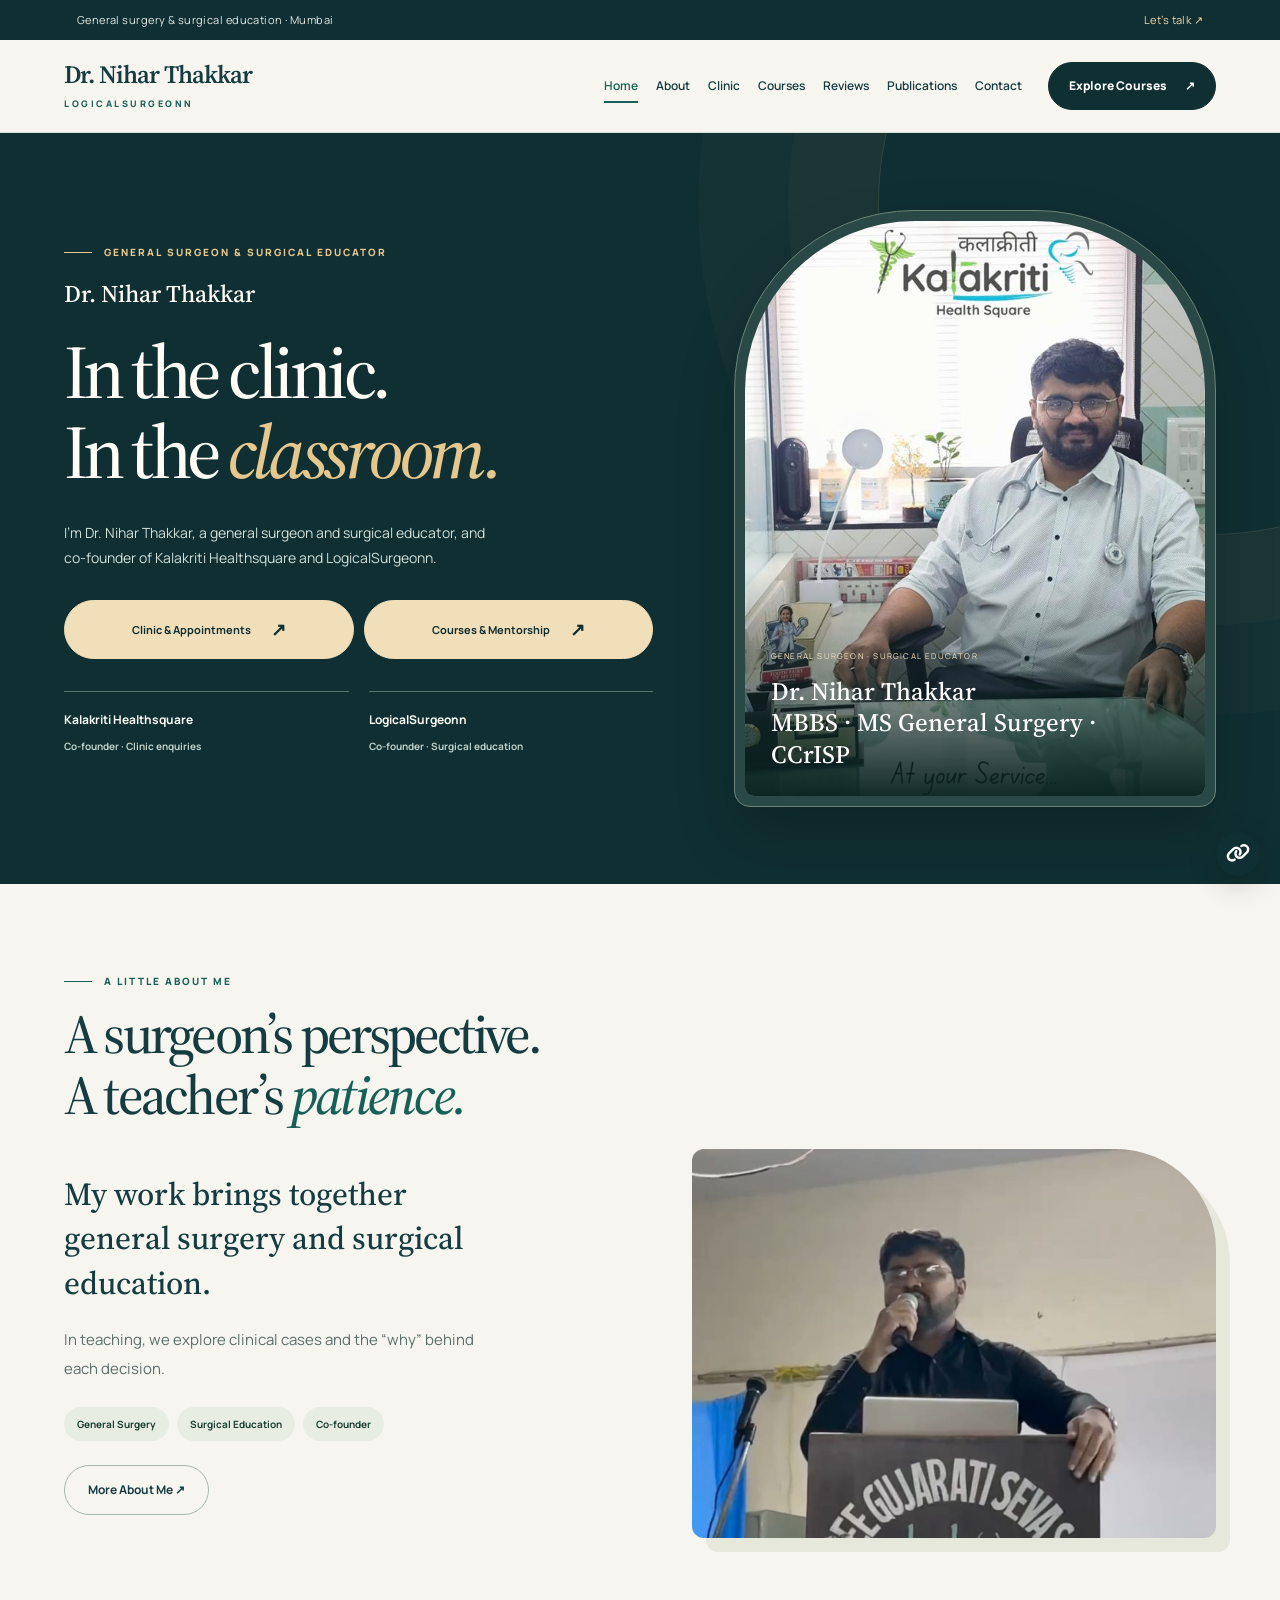
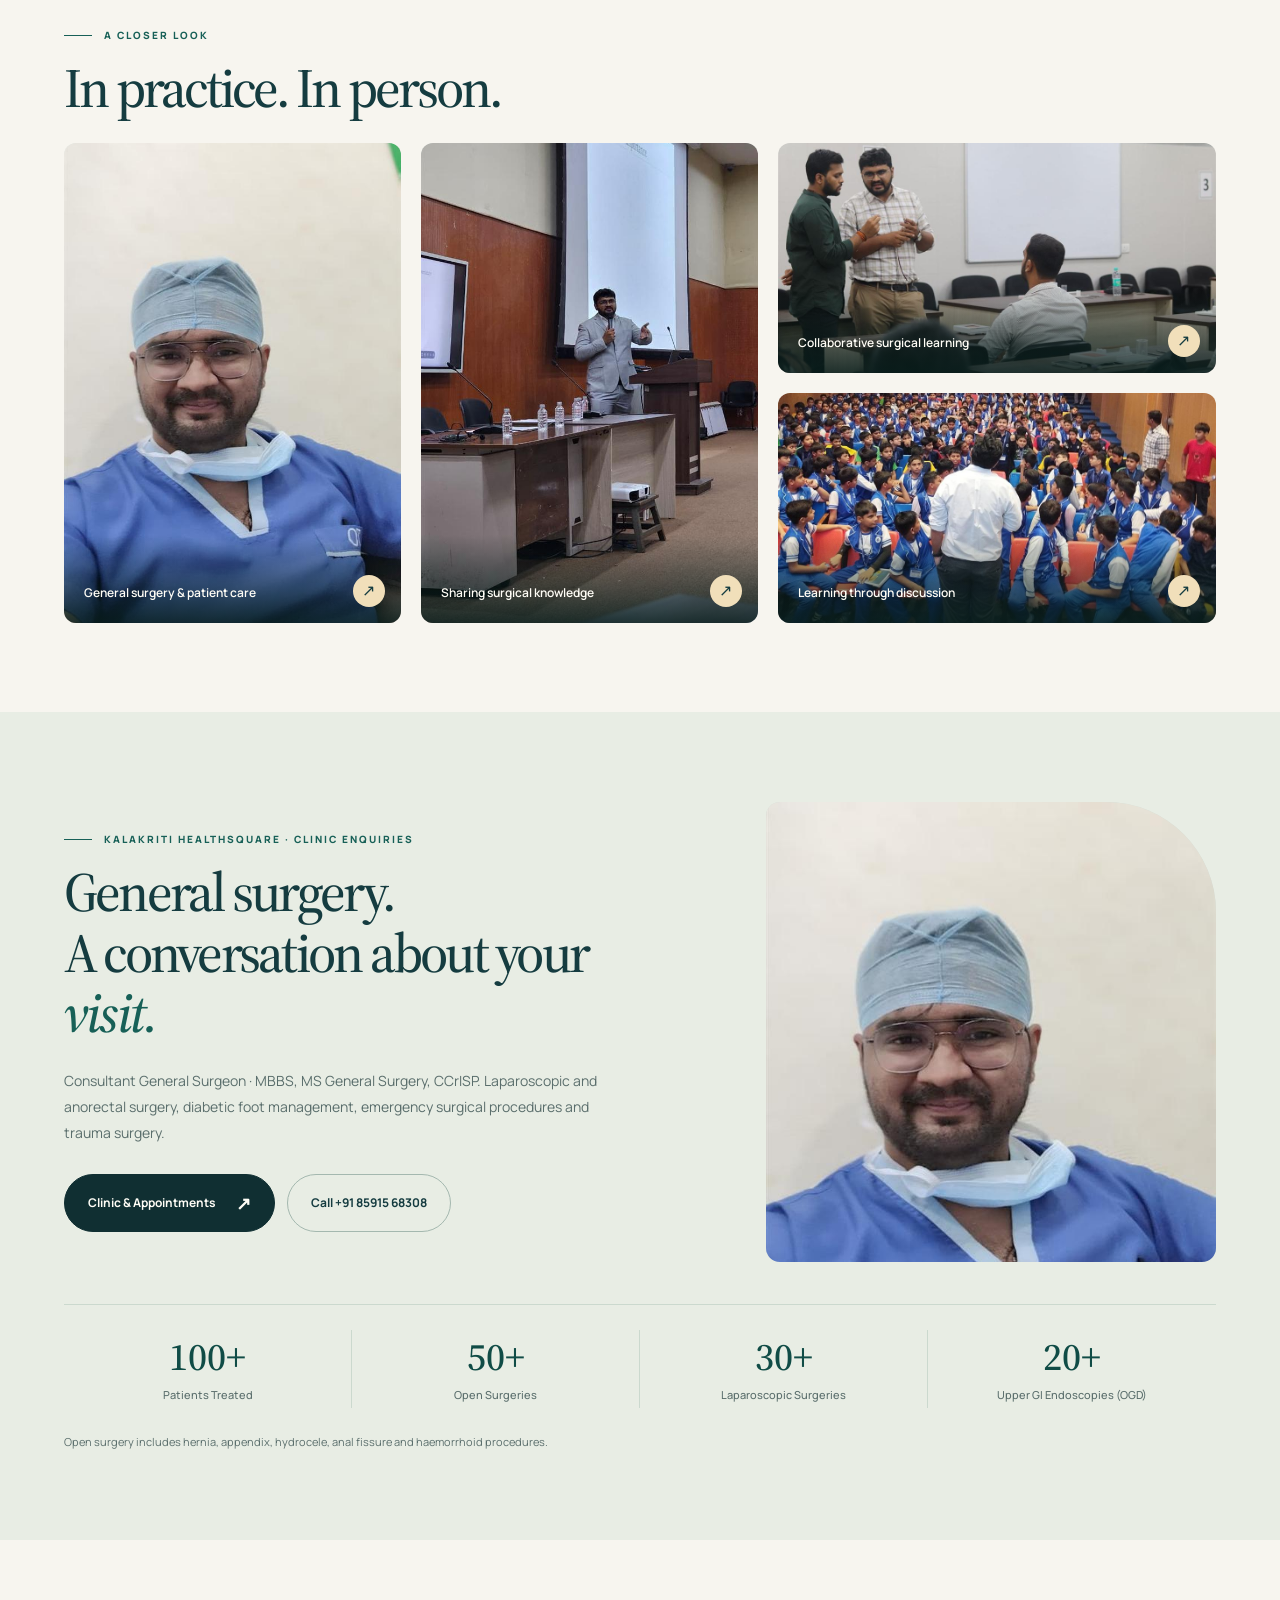
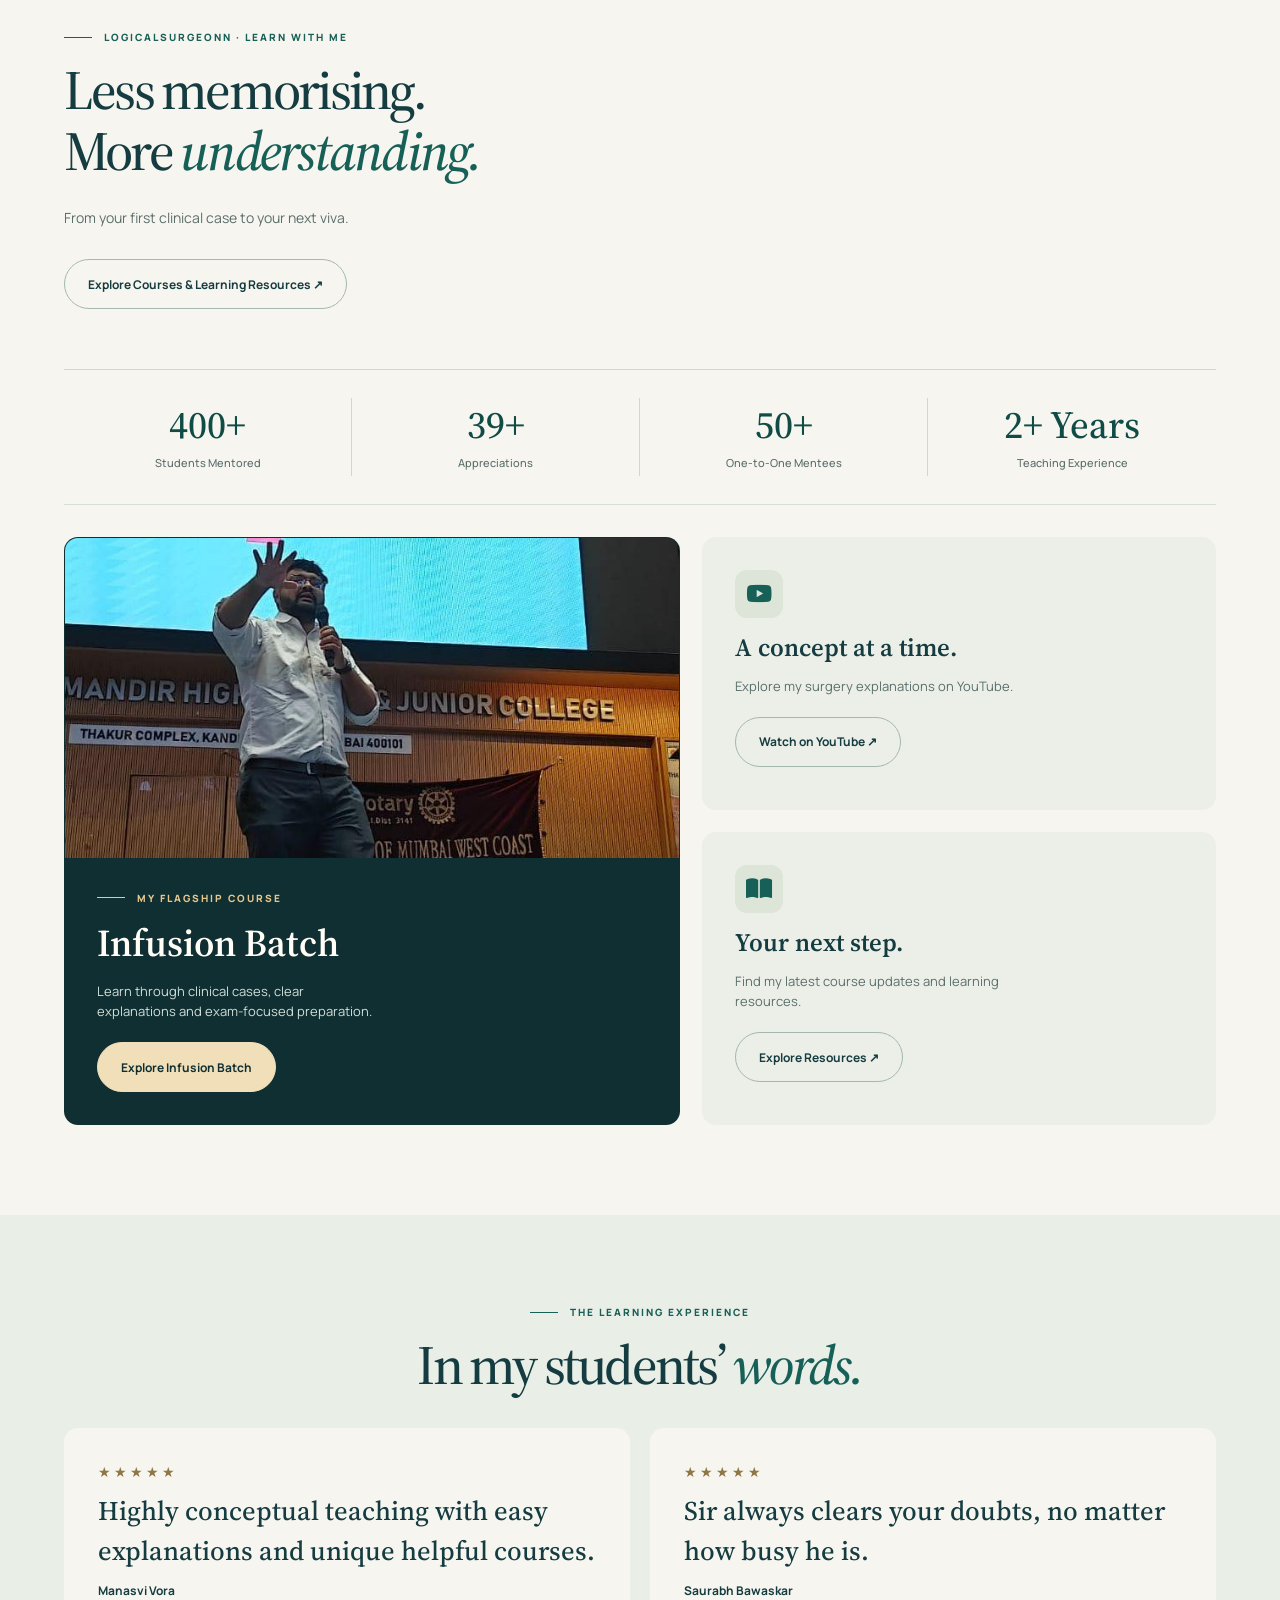
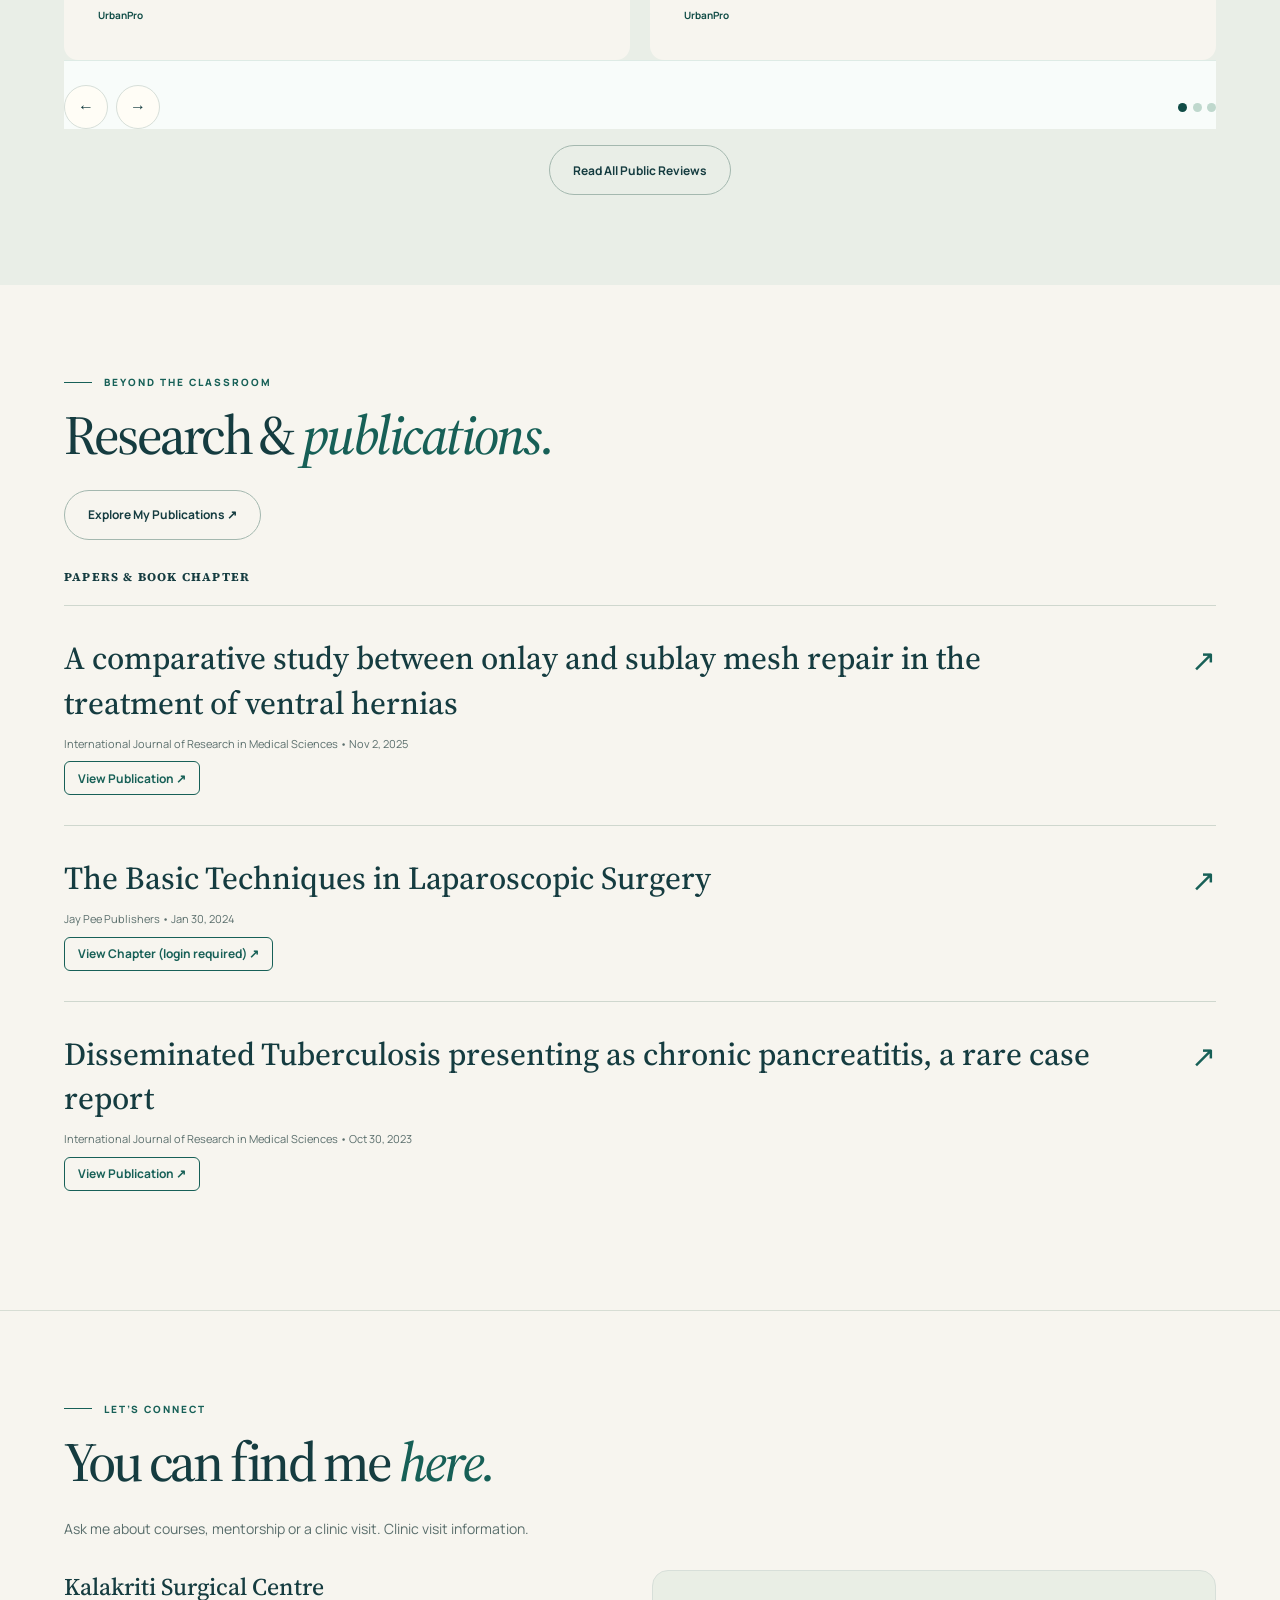
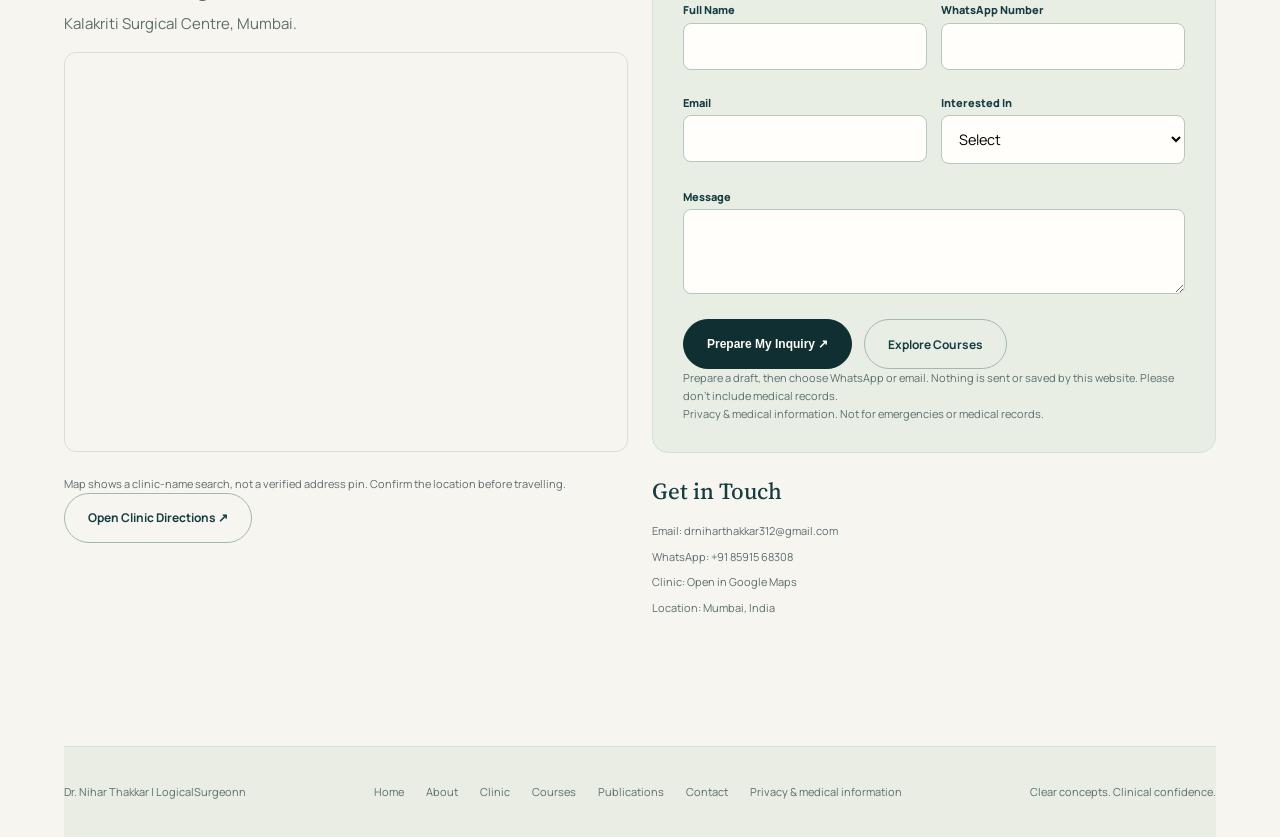
==== index.html @ de00993e "Update Explore Courses to new storefront URL" ====
<!DOCTYPE html>
<html lang="en">
<head>
    <meta charset="UTF-8">
    <meta name="viewport" content="width=device-width, initial-scale=1.0">
    <title>Dr. Nihar Thakkar | General Surgeon &amp; Surgery Educator</title>
    <meta name="description" content="Meet Dr. Nihar Thakkar, general surgeon and surgical educator, co-founder of Kalakriti Healthsquare and LogicalSurgeonn. Explore clinic enquiries and learning resources.">
    <link rel="canonical" href="https://jahnvi480.github.io/logicalsurgeon/">
    <link rel="icon" href="favicon.svg" type="image/svg+xml">
    <meta property="og:type" content="website">
    <meta property="og:locale" content="en_IN">
    <meta property="og:site_name" content="Dr. Nihar Thakkar | LogicalSurgeonn">
    <meta property="og:title" content="Dr. Nihar Thakkar | General Surgeon &amp; Surgery Educator">
    <meta property="og:description" content="In the clinic. In the classroom. Meet Dr. Nihar Thakkar, general surgeon and surgical educator, co-founder of Kalakriti Healthsquare and LogicalSurgeonn.">
    <meta property="og:url" content="https://jahnvi480.github.io/logicalsurgeon/">
    <meta property="og:image" content="https://jahnvi480.github.io/logicalsurgeon/social-preview.jpg">
    <meta property="og:image:width" content="1200">
    <meta property="og:image:height" content="630">
    <meta property="og:image:alt" content="Dr Nihar | General Surgeon &amp; Surgery Educator">
    <meta name="twitter:card" content="summary_large_image">
    <meta name="twitter:title" content="Dr. Nihar Thakkar | General Surgeon &amp; Surgery Educator">
    <meta name="twitter:description" content="Dr. Nihar Thakkar: general surgeon and surgical educator, co-founder of Kalakriti Healthsquare and LogicalSurgeonn. Clinic enquiries and learning resources.">
    <meta name="twitter:image" content="https://jahnvi480.github.io/logicalsurgeon/social-preview.jpg">
    <meta name="twitter:image:alt" content="Dr Nihar | General Surgeon &amp; Surgery Educator">
    <script type="application/ld+json">
    {
        "@context": "https://schema.org",
        "@type": "Person",
        "@id": "https://jahnvi480.github.io/logicalsurgeon/#nihar-thakkar",
        "name": "Dr. Nihar Thakkar",
        "url": "https://jahnvi480.github.io/logicalsurgeon/",
        "jobTitle": "General Surgeon and Surgery Educator",
        "description": "General surgeon and surgical educator, co-founder of Kalakriti Healthsquare and LogicalSurgeonn, with a focus on clinical practice and surgical education.",
        "image": "https://jahnvi480.github.io/logicalsurgeon/dr-nihar-portrait-900.jpg",
        "sameAs": [
            "https://www.linkedin.com/in/dr-nihar-thakkar/",
            "https://www.instagram.com/logicalsurgeonn/",
            "https://www.youtube.com/@LogicalSurgeon",
            "https://teacher.urbanpro.com/dr-nihar-thakkar-195"
        ]
    }
    </script>
    <link rel="preconnect" href="https://fonts.googleapis.com">
    <link rel="preconnect" href="https://fonts.gstatic.com" crossorigin>
    <link href="https://fonts.googleapis.com/css2?family=Manrope:wght@400;500;600;700;800&family=Source+Serif+4:wght@600;700&display=swap" rel="stylesheet">
    <link rel="stylesheet" href="https://cdnjs.cloudflare.com/ajax/libs/font-awesome/6.4.0/css/all.min.css">
    <style>
        :root {
            --bg: #f5faf8;
            --surface: #ffffff;
            --ink: #0f2520;
            --muted: #4f615b;
            --primary: #0d8c5f;
            --primary-2: #0b704c;
            --line: #d7e6de;
            --soft: #eaf6f1;
            --gold: #b69b63;
            --shadow: 0 18px 48px rgba(7, 90, 61, 0.16);
            --radius-lg: 22px;
            --radius-md: 14px;
        }

        * {
            box-sizing: border-box;
            margin: 0;
            padding: 0;
        }

        html {
            scroll-behavior: smooth;
        }

        body {
            font-family: "Manrope", sans-serif;
            color: var(--ink);
            background:
                radial-gradient(900px 500px at 8% -10%, #dcf6e9 0, rgba(220, 246, 233, 0) 70%),
                radial-gradient(1000px 550px at 90% -10%, #d8efe4 0, rgba(216, 239, 228, 0) 68%),
                var(--bg);
            line-height: 1.6;
        }

        img {
            display: block;
            max-width: 100%;
        }

        a {
            text-decoration: none;
            color: inherit;
        }

        .container {
            width: min(1140px, 92%);
            margin: 0 auto;
        }

        .site-header {
            position: sticky;
            top: 0;
            z-index: 100;
            background: rgba(245, 250, 248, 0.92);
            backdrop-filter: blur(12px);
            border-bottom: 1px solid rgba(15, 37, 32, 0.08);
        }

        .nav {
            display: flex;
            align-items: center;
            justify-content: space-between;
            min-height: 70px;
            gap: 0.8rem;
        }

        .brand {
            display: flex;
            align-items: center;
            gap: 0.72rem;
            min-width: 0;
        }

        .brand img {
            width: 48px;
            height: 48px;
            border-radius: 50%;
            object-fit: cover;
            object-position: center 35%;
            border: 2px solid #cde7db;
            box-shadow: 0 10px 18px rgba(8, 106, 71, 0.2);
            flex-shrink: 0;
        }

        .brand-primary {
            font-family: "Source Serif 4", serif;
            font-size: clamp(0.95rem, 1.2vw, 1.15rem);
            line-height: 1.1;
            display: block;
            white-space: nowrap;
        }

        .brand-secondary {
            display: block;
            font-size: 0.68rem;
            color: var(--primary-2);
            text-transform: uppercase;
            letter-spacing: 0.8px;
            font-weight: 700;
        }

        .menu-toggle {
            display: none;
            width: 42px;
            height: 42px;
            border-radius: 10px;
            border: 1px solid var(--line);
            background: #fff;
            cursor: pointer;
            font-size: 1.3rem;
            color: var(--ink);
            flex-shrink: 0;
        }

        .nav-links {
            list-style: none;
            display: flex;
            align-items: center;
            gap: 0.75rem;
            flex-wrap: wrap;
        }

        .nav-links li {
            white-space: nowrap;
        }

        .nav-links a {
            font-size: 0.8rem;
            font-weight: 600;
            color: var(--ink);
            position: relative;
            padding: 0.4rem 0.5rem;
            display: block;
        }

        .nav-links a::after {
            content: "";
            position: absolute;
            left: 0;
            bottom: -6px;
            width: 100%;
            height: 2px;
            background: var(--primary);
            transform: scaleX(0);
            transform-origin: left;
            transition: transform 0.28s;
        }

        .nav-links a:hover::after,
        .nav-links a:focus-visible::after {
            transform: scaleX(1);
        }

        .hero {
            padding: 4.6rem 0 2.8rem;
        }

        .hero-grid {
            display: grid;
            grid-template-columns: 1.15fr 0.85fr;
            gap: 2rem;
            align-items: center;
        }

        .kicker {
            display: inline-flex;
            align-items: center;
            gap: 0.42rem;
            padding: 0.35rem 0.78rem;
            background: #ecf8f2;
            border: 1px solid #cae4d7;
            border-radius: 999px;
            color: var(--primary-2);
            font-size: 0.78rem;
            font-weight: 800;
            letter-spacing: 0.5px;
            margin-bottom: 1rem;
        }

        .hero h1 {
            font-family: "Source Serif 4", serif;
            font-size: clamp(1.95rem, 4.25vw, 3.1rem);
            line-height: 1.1;
            margin-bottom: 1rem;
            max-width: 19ch;
        }

        .hero p {
            color: var(--muted);
            font-size: 0.99rem;
            max-width: 60ch;
        }

        .hero-actions {
            margin-top: 1.5rem;
            display: flex;
            flex-wrap: wrap;
            gap: 0.75rem;
        }

        .spotlight-strip {
            margin-top: 1rem;
            display: grid;
            grid-template-columns: repeat(3, minmax(0, 1fr));
            gap: 0.7rem;
        }

        .spotlight-link {
            border: 1px solid #bedfd0;
            border-radius: 14px;
            background: linear-gradient(135deg, #f1fbf6, #e5f5ee);
            padding: 0.78rem;
            display: flex;
            flex-direction: column;
            gap: 0.25rem;
            transition: transform 0.22s, box-shadow 0.22s;
        }

        .spotlight-link:hover {
            transform: translateY(-3px);
            box-shadow: 0 10px 22px rgba(8, 107, 72, 0.16);
        }

        .spotlight-link strong {
            font-size: 0.93rem;
            color: var(--ink);
        }

        .spotlight-link span {
            font-size: 0.78rem;
            color: var(--primary-2);
            font-weight: 700;
        }

        .btn {
            border: 1px solid transparent;
            border-radius: 12px;
            padding: 0.72rem 1.1rem;
            display: inline-flex;
            align-items: center;
            justify-content: center;
            gap: 0.42rem;
            font-size: 0.89rem;
            font-weight: 800;
            transition: 0.24s transform, 0.24s background, 0.24s box-shadow;
        }

        .btn-primary {
            color: #fff;
            background: linear-gradient(135deg, var(--primary), var(--primary-2));
            box-shadow: 0 12px 26px rgba(9, 112, 76, 0.24);
        }

        .btn-primary:hover {
            transform: translateY(-2px);
        }

        .btn-secondary {
            background: #fff;
            border-color: #c7dfd4;
            color: var(--ink);
        }

        .btn-secondary:hover {
            background: #eef8f3;
        }

        .hero-media {
            background: var(--surface);
            border: 1px solid var(--line);
            border-radius: var(--radius-lg);
            box-shadow: var(--shadow);
            overflow: hidden;
            position: relative;
            animation: floatCard 3.5s ease-in-out infinite;
        }

        .hero-media::before {
            content: "";
            position: absolute;
            inset: -1px;
            border-radius: inherit;
            background: linear-gradient(140deg, rgba(13, 140, 95, 0.16), rgba(182, 155, 99, 0.12));
            pointer-events: none;
        }

        .hero-media img {
            height: 420px;
            width: 100%;
            object-fit: cover;
            object-position: center 22%;
        }

        .hero-media .caption {
            position: relative;
            padding: 1rem 1.15rem;
            background: rgba(255, 255, 255, 0.95);
            border-top: 1px solid #dce9e3;
        }

        .hero-media .caption strong {
            display: block;
            font-size: 1rem;
        }

        .hero-media .caption span {
            color: var(--muted);
            font-size: 0.86rem;
        }

        .counters {
            margin-top: 2rem;
            display: grid;
            grid-template-columns: repeat(4, minmax(0, 1fr));
            gap: 0.75rem;
        }

        .counter-card {
            background: #fff;
            border: 1px solid var(--line);
            border-radius: 12px;
            padding: 0.95rem 0.8rem;
            text-align: center;
            transition: transform 0.24s;
        }

        .counter-card:hover {
            transform: translateY(-4px);
        }

        .counter-number {
            font-family: "Source Serif 4", serif;
            font-size: clamp(1.1rem, 2.3vw, 1.65rem);
            color: var(--primary-2);
            line-height: 1.2;
        }

        .counter-label {
            font-size: 0.82rem;
            color: var(--muted);
            font-weight: 700;
        }

        .section {
            padding: 3.2rem 0;
        }

        .section-title {
            font-family: "Source Serif 4", serif;
            font-size: clamp(1.55rem, 3vw, 2.35rem);
            margin-bottom: 0.9rem;
        }

        .section-subtitle {
            color: var(--muted);
            margin-bottom: 1.2rem;
            max-width: 68ch;
        }

        .academic-details {
            padding: 1rem 1.25rem;
            border: 1px solid var(--line);
            border-radius: var(--radius-md);
            background: var(--surface);
        }

        .academic-details summary {
            cursor: pointer;
            font-weight: 700;
            color: var(--primary-2);
        }

        .academic-details[open] summary {
            margin-bottom: 1.25rem;
        }

        .academic-details summary:focus-visible {
            outline: 2px solid var(--primary);
            outline-offset: 5px;
        }

        .panel {
            background: var(--surface);
            border: 1px solid var(--line);
            border-radius: var(--radius-lg);
            box-shadow: var(--shadow);
        }

        .about-wrap {
            display: grid;
            grid-template-columns: 1.1fr 0.9fr;
            gap: 1rem;
            padding: 1.05rem;
            align-items: start;
        }

        .about-copy {
            padding: 0.75rem;
        }

        .about-copy p {
            color: var(--muted);
            margin-bottom: 0.78rem;
        }

        .about-chips {
            display: flex;
            flex-wrap: wrap;
            gap: 0.45rem;
            margin-top: 0.45rem;
        }

        .chip {
            font-size: 0.81rem;
            font-weight: 700;
            color: #1d4035;
            border: 1px solid #cde4d9;
            background: #eff9f4;
            border-radius: 999px;
            padding: 0.34rem 0.62rem;
        }

        .about-photo {
            border-radius: 16px;
            overflow: hidden;
            min-height: 0;
            aspect-ratio: 4 / 3;
            background: #e9efeb;
        }

        .about-photo img {
            width: 100%;
            height: 100%;
            object-fit: contain;
            object-position: center;
        }

        .qual-grid,
        .course-grid {
            display: grid;
            grid-template-columns: repeat(3, minmax(0, 1fr));
            gap: 0.95rem;
        }

        .tile {
            background: #fff;
            border: 1px solid var(--line);
            border-radius: 14px;
            padding: 1.02rem;
            transition: transform 0.24s, box-shadow 0.24s;
        }

        .tile:hover {
            transform: translateY(-5px);
            box-shadow: 0 12px 30px rgba(8, 107, 72, 0.14);
        }

        .tile h3 {
            margin-bottom: 0.4rem;
            font-size: 1.02rem;
        }

        .tile p {
            color: var(--muted);
            font-size: 0.89rem;
        }

        .tile .meta {
            margin-top: 0.45rem;
            font-size: 0.79rem;
            font-weight: 800;
            color: var(--primary-2);
        }

        .image-strip {
            margin-top: 1rem;
            display: grid;
            grid-template-columns: repeat(4, minmax(0, 1fr));
            gap: 0.6rem;
        }

        .image-strip figure {
            border-radius: 12px;
            overflow: hidden;
            border: 1px solid #d7e6de;
            background: #fff;
        }

        .image-strip img {
            width: 100%;
            height: 165px;
            object-fit: cover;
        }

        .image-strip figure:nth-child(1) img { object-position: center 24%; }
        .image-strip figure:nth-child(2) img { object-position: center 40%; }
        .image-strip figure:nth-child(3) img { object-position: center 28%; }
        .image-strip figure:nth-child(4) img { object-position: center 12%; }

        .research-grid {
            display: grid;
            grid-template-columns: repeat(2, minmax(0, 1fr));
            gap: 0.95rem;
        }

        .research-link-row {
            margin-top: 0.6rem;
        }

        .research-link {
            display: inline-flex;
            align-items: center;
            gap: 0.3rem;
            font-size: 0.82rem;
            font-weight: 700;
            color: var(--primary-2);
            border: 1px solid #c9e1d6;
            border-radius: 999px;
            background: #f3faf6;
            padding: 0.3rem 0.62rem;
        }

        .research-tile {
            background: #fff;
            border: 1px solid var(--line);
            border-radius: 14px;
            padding: 1rem;
        }

        .research-tile h3 {
            font-size: 1rem;
            margin-bottom: 0.35rem;
        }

        .research-tile p {
            color: var(--muted);
            font-size: 0.9rem;
        }

        .research-tile .meta {
            margin-top: 0.5rem;
            font-size: 0.79rem;
            font-weight: 700;
            color: var(--primary-2);
        }

        .official-grid {
            display: grid;
            grid-template-columns: repeat(2, minmax(0, 1fr));
            gap: 0.75rem;
        }

        .official-link {
            border: 1px solid #cee2d9;
            border-radius: 12px;
            background: #f1faf5;
            padding: 0.9rem;
            display: flex;
            justify-content: space-between;
            align-items: center;
            gap: 0.6rem;
        }

        .official-link strong {
            display: block;
            font-size: 0.9rem;
        }

        .official-link span {
            color: var(--muted);
            font-size: 0.8rem;
        }

        .official-link.featured {
            background: linear-gradient(135deg, #e6f7ef, #f6fcf9);
            border: 1px solid #97d1b8;
            box-shadow: 0 8px 18px rgba(8, 107, 72, 0.14);
        }

        .icon-badge {
            display: inline-flex;
            align-items: center;
            justify-content: center;
            width: 1.25rem;
            margin-right: 0.35rem;
            font-size: 1rem;
        }

        .icon-badge i {
            font-style: normal;
        }

        .links-grid {
            margin-top: 1rem;
            display: grid;
            grid-template-columns: repeat(2, minmax(0, 1fr));
            gap: 0.7rem;
        }

        .link-card {
            border: 1px solid #cee2d9;
            border-radius: 12px;
            background: #f1faf5;
            padding: 0.9rem;
            display: flex;
            justify-content: space-between;
            align-items: center;
            gap: 0.8rem;
            transition: transform 0.22s, background 0.22s;
        }

        .link-card:hover {
            transform: translateY(-3px);
            background: #e7f7ef;
        }

        .link-card strong {
            display: block;
            font-size: 0.9rem;
        }

        .link-card span {
            color: var(--muted);
            font-size: 0.79rem;
        }

        /* Student Reviews Section */
        .reviews-grid {
            display: grid;
            grid-template-columns: repeat(2, minmax(0, 1fr));
            gap: 1rem;
        }

        .review-card {
            background: #f9fdfb;
            border: 1px solid #e2ede5;
            border-radius: 12px;
            padding: 1.2rem;
            transition: all 0.22s;
        }

        .review-card:hover {
            transform: translateY(-4px);
            box-shadow: 0 8px 20px rgba(13, 140, 95, 0.15);
            border-color: var(--primary);
        }

        .review-header {
            display: flex;
            justify-content: space-between;
            align-items: flex-start;
            margin-bottom: 0.8rem;
            gap: 0.8rem;
        }

        .reviewer-info {
            flex: 1;
        }

        .reviewer-name {
            font-weight: 700;
            font-size: 0.95rem;
            color: var(--ink);
            margin-bottom: 0.2rem;
        }

        .reviewer-meta {
            font-size: 0.8rem;
            color: var(--muted);
        }

        .rating {
            font-size: 0.85rem;
            white-space: nowrap;
        }

        .review-text {
            font-size: 0.88rem;
            color: #4f615b;
            line-height: 1.6;
            font-style: italic;
        }

        /* Publications, Honors & Certifications Section */
        .credentials-wrapper {
            display: flex;
            flex-direction: column;
            gap: 2rem;
        }

        .credentials-subsection {
            border-top: 2px solid var(--line);
            padding-top: 1.5rem;
        }

        .credentials-subsection:first-child {
            border-top: none;
            padding-top: 0;
        }

        .credentials-subheading {
            font-family: "Source Serif 4", serif;
            font-size: 1.3rem;
            font-weight: 700;
            margin-bottom: 1rem;
            color: var(--ink);
        }

        /* Publications List */
        .publications-list {
            display: flex;
            flex-direction: column;
            gap: 1rem;
        }

        .publication-card {
            background: #f9fdfb;
            border: 1px solid #e2ede5;
            border-left: 3px solid var(--primary);
            border-radius: 8px;
            padding: 1rem;
            transition: box-shadow 0.22s, transform 0.22s;
        }

        .publication-card:hover {
            transform: translateX(4px);
            box-shadow: 0 4px 12px rgba(13, 140, 95, 0.12);
        }

        .publication-title {
            font-weight: 700;
            font-size: 0.95rem;
            color: var(--ink);
            margin-bottom: 0.35rem;
        }

        .publication-journal {
            font-size: 0.85rem;
            color: var(--muted);
            margin-bottom: 0.3rem;
        }

        .publication-meta {
            font-size: 0.82rem;
            color: #6b7a76;
            margin-bottom: 0.6rem;
            line-height: 1.5;
        }

        .publication-link {
            display: inline-block;
            font-size: 0.82rem;
            font-weight: 700;
            color: var(--primary);
            padding: 0.4rem 0.8rem;
            border: 1px solid var(--primary);
            border-radius: 6px;
            transition: all 0.22s;
        }

        .publication-link:hover {
            background: var(--primary);
            color: white;
        }

        /* Honors List */
        .honors-list {
            display: flex;
            flex-direction: column;
            gap: 1rem;
        }

        .honor-card {
            background: linear-gradient(135deg, #fff9f0, #fffbf7);
            border: 1px solid #f5dcc8;
            border-left: 3px solid var(--gold);
            border-radius: 8px;
            padding: 1rem;
            transition: all 0.22s;
        }

        .honor-card:hover {
            transform: translateX(4px);
            box-shadow: 0 4px 12px rgba(182, 155, 99, 0.15);
        }

        .honor-title {
            font-weight: 700;
            font-size: 0.95rem;
            color: var(--ink);
            margin-bottom: 0.3rem;
        }

        .honor-issuer {
            font-size: 0.85rem;
            color: var(--muted);
            margin-bottom: 0.3rem;
        }

        .honor-meta {
            font-size: 0.82rem;
            color: #6b7a76;
            margin-bottom: 0.5rem;
            line-height: 1.5;
        }

        .honor-badge {
            display: inline-block;
            font-size: 0.75rem;
            font-weight: 700;
            color: white;
            background: var(--gold);
            padding: 0.3rem 0.6rem;
            border-radius: 4px;
        }

        /* Certifications Grid */
        .certifications-grid {
            display: grid;
            grid-template-columns: repeat(2, minmax(0, 1fr));
            gap: 1rem;
        }

        .certification-card {
            background: #f3faf6;
            border: 1px solid #d7e6de;
            border-radius: 8px;
            padding: 0.95rem;
            transition: all 0.22s;
        }

        .certification-card:hover {
            transform: translateY(-3px);
            box-shadow: 0 4px 12px rgba(13, 140, 95, 0.12);
        }

        .cert-title {
            font-weight: 700;
            font-size: 0.9rem;
            color: var(--ink);
            margin-bottom: 0.25rem;
        }

        .cert-issuer {
            font-size: 0.8rem;
            color: var(--muted);
            margin-bottom: 0.2rem;
        }

        .cert-date {
            font-size: 0.75rem;
            color: #6b7a76;
        }

        .carousel-shell {
            margin-top: 0.95rem;
            position: relative;
            overflow: hidden;
            border-radius: 16px;
            border: 1px solid var(--line);
            background: #fff;
        }

        .carousel-track {
            display: flex;
            transition: transform 0.45s ease;
            will-change: transform;
        }

        .testimonial-slide {
            min-width: 100%;
            padding: 1.3rem 1.15rem;
            display: grid;
            grid-template-columns: repeat(2, minmax(0, 1fr));
            gap: 0.85rem;
        }

        .quote {
            border: 1px solid #d8e7e0;
            border-top: 4px solid var(--gold);
            border-radius: 12px;
            padding: 0.95rem;
            background: #fff;
        }

        .quote .stars {
            color: #8f7645;
            font-size: 0.85rem;
            margin-bottom: 0.45rem;
        }

        .quote p {
            color: var(--muted);
            font-size: 0.9rem;
            margin-bottom: 0.42rem;
        }

        .quote strong {
            font-size: 0.88rem;
        }

        .quote span {
            font-size: 0.76rem;
            color: var(--primary-2);
            font-weight: 700;
        }

        .carousel-controls {
            padding: 0.7rem 1rem 0.9rem;
            display: flex;
            justify-content: space-between;
            align-items: center;
            border-top: 1px solid #deebe5;
            background: #f8fcfa;
        }

        .carousel-buttons {
            display: flex;
            gap: 0.5rem;
        }

        .carousel-buttons button {
            width: 36px;
            height: 36px;
            border-radius: 10px;
            border: 1px solid #cadfd4;
            background: #fff;
            cursor: pointer;
            font-size: 1rem;
            color: var(--ink);
        }

        .dots {
            display: flex;
            gap: 0.33rem;
        }

        .dot {
            width: 9px;
            height: 9px;
            border-radius: 50%;
            background: #bfd8cd;
        }

        .dot.active {
            background: var(--primary-2);
        }

        .contact-wrap {
            display: grid;
            grid-template-columns: 1.05fr 0.95fr;
            gap: 0.95rem;
            margin-top: 1rem;
        }

        .form-card,
        .contact-card {
            padding: 1rem;
        }

        .contact-config {
            border: 1px dashed #c7ddd2;
            border-radius: 12px;
            background: #f2faf6;
            padding: 0.75rem;
            margin-bottom: 0.8rem;
            font-size: 0.81rem;
            color: #325247;
            font-weight: 700;
        }

        .form-grid {
            display: grid;
            grid-template-columns: 1fr 1fr;
            gap: 0.6rem;
        }

        .field {
            margin-bottom: 0.62rem;
        }

        .field.full {
            grid-column: 1 / -1;
        }

        label {
            display: block;
            margin-bottom: 0.24rem;
            font-size: 0.8rem;
            font-weight: 800;
        }

        input,
        select,
        textarea {
            width: 100%;
            border: 1px solid #bfd7cc;
            border-radius: 10px;
            background: #f9fdfb;
            padding: 0.62rem 0.7rem;
            font-size: 0.9rem;
            font-family: inherit;
        }

        textarea {
            min-height: 102px;
            resize: vertical;
        }

        .small {
            font-size: 0.79rem;
            color: var(--muted);
        }

        .social-inline {
            margin-top: 0.55rem;
            display: flex;
            flex-wrap: wrap;
            gap: 0.5rem;
        }

        .social-inline a {
            border: 1px solid #c6dcd1;
            border-radius: 999px;
            background: #fff;
            padding: 0.36rem 0.72rem;
            font-size: 0.79rem;
            font-weight: 800;
            transition: background 0.22s;
        }

        .social-inline a:hover {
            background: #e9f7f0;
        }

        .footer {
            text-align: center;
            font-size: 0.85rem;
            color: var(--muted);
            padding: 1.55rem 0 2.5rem;
            border-top: 1px solid rgba(15, 37, 32, 0.1);
            margin-top: 2rem;
        }

        .mobile-sticky-cta {
            display: none;
            position: fixed;
            left: 0;
            right: 0;
            bottom: 0;
            z-index: 120;
            padding: 0.5rem 0.7rem calc(0.45rem + env(safe-area-inset-bottom));
            background: rgba(245, 250, 248, 0.96);
            border-top: 1px solid #d2e5db;
            backdrop-filter: blur(8px);
        }

        .mobile-sticky-cta .btn {
            width: 100%;
            font-size: 0.9rem;
            padding: 0.68rem 0.9rem;
            border-radius: 10px;
        }

        .reveal {
            opacity: 1;
            transform: none;
        }

        .reveal.in {
            animation: riseIn 0.55s ease both;
        }

        @keyframes riseIn {
            from {
                opacity: 0;
                transform: translateY(15px);
            }
            to {
                opacity: 1;
                transform: translateY(0);
            }
        }

        @keyframes floatCard {
            0%, 100% { transform: translateY(0); }
            50% { transform: translateY(-7px); }
        }

        @media (max-width: 1200px) {
            .nav-links a {
                font-size: 0.75rem;
                padding: 0.3rem 0.4rem;
            }
        }

        @media (max-width: 980px) {
            .menu-toggle {
                display: inline-flex;
                align-items: center;
                justify-content: center;
            }

            .nav-links {
                position: absolute;
                left: 0;
                right: 0;
                top: 70px;
                background: rgba(245, 250, 248, 0.98);
                padding: 0.85rem 4%;
                border-bottom: 1px solid #d7e6de;
                display: none;
                flex-direction: column;
                align-items: flex-start;
                gap: 0.9rem;
            }

            .nav-links.open {
                display: flex;
            }

            .hero-grid,
            .about-wrap,
            .qual-grid,
            .course-grid,
            .links-grid,
            .spotlight-strip,
            .research-grid,
            .official-grid,
            .contact-wrap,
            .form-grid,
            .testimonial-slide,
            .certifications-grid,
            .reviews-grid {
                grid-template-columns: 1fr;
            }

            .counters {
                grid-template-columns: repeat(2, minmax(0, 1fr));
            }

            .image-strip {
                grid-template-columns: repeat(2, minmax(0, 1fr));
            }

            .hero-media img {
                height: 360px;
            }

            .about-photo {
                aspect-ratio: 16 / 10;
            }

            .mobile-sticky-cta {
                display: block;
            }

            body {
                padding-bottom: 102px;
            }
        }

        @media (max-width: 560px) {
            .hero {
                padding-top: 3.2rem;
            }

            .hero-actions .btn {
                width: 100%;
            }

            .hero-media img {
                height: 300px;
            }

            .about-photo {
                aspect-ratio: 4 / 3;
            }

            .carousel-controls {
                flex-direction: column;
                gap: 0.45rem;
                align-items: stretch;
            }
        }

        /* Fixed Social Widget */
        .social-widget-button {
            position: fixed;
            right: 20px;
            bottom: 30px;
            width: 45px;
            height: 45px;
            border-radius: 50%;
            background: var(--primary);
            border: none;
            color: white;
            font-size: 1.2rem;
            cursor: pointer;
            box-shadow: 0 4px 12px rgba(13, 140, 95, 0.4);
            display: flex;
            align-items: center;
            justify-content: center;
            transition: all 0.3s ease;
            z-index: 999;
        }

        .social-widget-button:hover {
            background: var(--primary-2);
            transform: scale(1.15);
            box-shadow: 0 6px 16px rgba(13, 140, 95, 0.6);
        }

        .social-widget-panel {
            position: fixed;
            right: 20px;
            bottom: 90px;
            width: 280px;
            background: white;
            border-radius: 16px;
            box-shadow: 0 8px 32px rgba(7, 90, 61, 0.25);
            border: 1px solid var(--line);
            padding: 1.2rem;
            transform: translateY(20px) scale(0.9);
            opacity: 0;
            pointer-events: none;
            transition: all 0.3s ease;
            z-index: 998;
        }

        .social-widget-panel.active {
            transform: translateY(0) scale(1);
            opacity: 1;
            pointer-events: auto;
        }

        .social-widget-close {
            position: absolute;
            top: 12px;
            right: 12px;
            background: none;
            border: none;
            font-size: 1.2rem;
            color: var(--muted);
            cursor: pointer;
            transition: color 0.2s;
        }

        .social-widget-close:hover {
            color: var(--ink);
        }

        .social-widget-panel h3 {
            font-family: "Source Serif 4", serif;
            font-size: 1.1rem;
            margin-bottom: 1rem;
            color: var(--ink);
            margin-top: 0;
        }

        .social-links-list {
            display: flex;
            flex-direction: column;
            gap: 0.8rem;
        }

        .social-link {
            display: flex;
            align-items: center;
            gap: 0.8rem;
            padding: 0.8rem;
            background: #f9fdfb;
            border: 1px solid #e2ede5;
            border-radius: 8px;
            color: var(--ink);
            text-decoration: none;
            transition: all 0.2s;
            font-size: 0.9rem;
        }

        .social-link i {
            width: 24px;
            text-align: center;
            color: var(--primary);
            font-size: 1.1rem;
        }

        .social-link span {
            flex: 1;
            font-weight: 600;
            overflow: hidden;
            text-overflow: ellipsis;
            white-space: nowrap;
        }

        .social-link:hover {
            background: #e7f7ef;
            border-color: var(--primary);
            transform: translateX(4px);
        }

        /* Tablet view (561px - 980px) */
        @media (max-width: 980px) and (min-width: 561px) {
            .social-widget-button {
                width: 42px;
                height: 42px;
                font-size: 1rem;
                right: 20px;
                bottom: 100px;
                z-index: 150;
            }

            .social-widget-panel {
                width: 260px;
                right: 20px;
                bottom: 150px;
                padding: 1.1rem;
                z-index: 149;
            }
        }

        /* Mobile view (max 560px) - keep on right side, higher up */
        @media (max-width: 560px) {
            .social-widget-button {
                width: 40px;
                height: 40px;
                font-size: 1rem;
                right: 16px;
                bottom: 95px;
                z-index: 150;
            }

            .social-widget-panel {
                width: 240px;
                right: 16px;
                bottom: 145px;
                padding: 1rem;
                z-index: 149;
            }
        }
    </style>
    <link rel="stylesheet" href="portfolio-redesign.css?v=3">
    <link rel="stylesheet" href="site-header.css?v=2">
    <script src="portfolio-redesign.js?v=2" defer></script>
    <script src="inquiry.js" defer></script>
    <script src="counters.js?v=1" defer></script>
    <link rel="stylesheet" href="experience.css?v=1">
    <link rel="stylesheet" href="visual-system.css?v=1">
    <script src="experience.js?v=1" defer></script>
</head>
<body>
    <a class="skip-link" href="#main-content">Skip to content</a>
    <div class="utility-bar">
        <div class="container">
            <span>General surgery &amp; surgical education · Mumbai</span>
            <a href="tel:+918591568308">Let’s talk ↗</a>
        </div>
    </div>
    <header class="site-header">
        <div class="container navigation">
            <a class="brand" href="./"><span class="brand-primary">Dr. Nihar Thakkar</span><span class="brand-secondary">LogicalSurgeonn</span></a>
            <nav class="primary-nav" id="primary-nav" aria-label="Primary navigation">
                <ul>
                    <li><a href="./" aria-current="page">Home</a></li>
                    <li><a href="about.html">About</a></li>
                    <li><a href="clinic.html">Clinic</a></li>
                    <li><a href="courses.html">Courses</a></li>
                    <li><a href="./#testimonials">Reviews</a></li>
                    <li><a href="publications.html">Publications</a></li>
                    <li><a href="./#contact">Contact</a></li>
                </ul>
            </nav>
            <a class="header-course" href="https://learn.logicalsurgeon.com/web/lite/store/69b9b353cfc64efd62001406">Explore Courses <span aria-hidden="true">↗</span></a>
        </div>
    </header>

    <main id="main-content" tabindex="-1">
        <section class="hero" id="home">
            <div class="container hero-grid">
                <div class="reveal">
                    <span class="kicker">General surgeon &amp; surgical educator</span>
                    <h1>Dr. Nihar Thakkar</h1>
                    <p class="hero-statement">In the clinic.<br>In the <em>classroom.</em></p>
                    <p>I’m Dr. Nihar Thakkar, a general surgeon and surgical educator, and co-founder of Kalakriti Healthsquare and LogicalSurgeonn.</p>
                    <div class="hero-actions">
                        <a class="btn btn-primary" href="clinic.html">Clinic &amp; Appointments <span aria-hidden="true">↗</span></a>
                        <a class="btn btn-primary" href="courses.html">Courses &amp; Mentorship <span aria-hidden="true">↗</span></a>
                    </div>
                    <div class="spotlight-strip">
                        <a class="spotlight-link" href="clinic.html">
                            <strong>Kalakriti Healthsquare</strong>
                            <span>Co-founder · Clinic enquiries</span>
                        </a>
                        <a class="spotlight-link" href="courses.html">
                            <strong>LogicalSurgeonn</strong>
                            <span>Co-founder · Surgical education</span>
                        </a>
                    </div>
                </div>

                <article class="hero-media reveal">
                    <img src="dr-nihar-portrait-900.jpg" srcset="dr-nihar-portrait-600.jpg 600w, dr-nihar-portrait-900.jpg 900w" sizes="(max-width: 700px) 90vw, 45vw" alt="Dr. Nihar Thakkar at Kalakriti Health Square" width="900" height="1125" fetchpriority="high" decoding="async">
                    <div class="caption">
                        <span>GENERAL SURGEON · SURGICAL EDUCATOR</span>
                        <strong>Dr. Nihar Thakkar<br>MBBS · MS General Surgery · CCrISP</strong>
                    </div>
                </article>
            </div>

        </section>

        <section class="section" id="about">
            <div class="container">
                <p class="eyebrow">A little about me</p>
                <h2 class="section-title reveal">A surgeon’s perspective.<br>A teacher’s <em>patience.</em></h2>

                <article class="panel about-wrap reveal">
                    <div class="about-copy">
                        <p>My work brings together general surgery and surgical education.</p>
                        <p>In teaching, we explore clinical cases and the “why” behind each decision.</p>
                        <div class="about-chips">
                            <span class="chip">General Surgery</span>
                            <span class="chip">Surgical Education</span>
                            <span class="chip">Co-founder</span>
                        </div>
                        <a class="btn btn-secondary" href="about.html">More About Me ↗</a>
                    </div>
                    <div class="about-photo">
                        <img src="WhatsApp Image 2026-06-20 at 16.14.58 (2).jpeg" alt="Dr. Nihar Thakkar teaching" loading="lazy" decoding="async">
                    </div>
                </article>
            </div>
        </section>

        <section class="section" id="in-person" aria-labelledby="photo-gallery-title">
            <div class="container">
                <p class="eyebrow">A closer look</p>
                <h2 class="section-title" id="photo-gallery-title">In practice. In person.</h2>
                <div class="photo-gallery">
                    <figure class="photo-card">
                        <a class="js-photo-viewer" href="dr-nihar-scrubs.jpg" aria-label="Enlarge photograph: Dr. Nihar Thakkar in blue surgical scrubs">
                            <img src="dr-nihar-scrubs.jpg" alt="Dr. Nihar Thakkar in blue surgical scrubs" width="600" height="1067" loading="lazy" decoding="async">
                        </a>
                        <figcaption>General surgery &amp; patient care</figcaption>
                    </figure>
                    <figure class="photo-card">
                        <a class="js-photo-viewer" href="dr-nihar-speaking.jpg" aria-label="Enlarge photograph: Dr. Nihar Thakkar in a grey suit at a lectern">
                            <img src="dr-nihar-speaking.jpg" alt="Dr. Nihar Thakkar in a grey suit at a lectern" width="600" height="1067" loading="lazy" decoding="async">
                        </a>
                        <figcaption>Sharing surgical knowledge</figcaption>
                    </figure>
                    <figure class="photo-card">
                        <a class="js-photo-viewer" href="dr-nihar-workshop.jpg" aria-label="Enlarge photograph: Dr. Nihar Thakkar with adult participants at a workshop">
                            <img src="dr-nihar-workshop.jpg" alt="Dr. Nihar Thakkar with adult participants at a workshop" width="1000" height="667" loading="lazy" decoding="async">
                        </a>
                        <figcaption>Collaborative surgical learning</figcaption>
                    </figure>
                    <figure class="photo-card">
                        <a class="js-photo-viewer" href="dr-nihar-group-session.jpg" aria-label="Enlarge photograph: A group learning session in an auditorium">
                            <img src="dr-nihar-group-session.jpg" alt="A group learning session in an auditorium" width="1000" height="960" loading="lazy" decoding="async">
                        </a>
                        <figcaption>Learning through discussion</figcaption>
                    </figure>
                </div>
            </div>
        </section>

        <section class="section" id="clinical-practice" aria-labelledby="clinical-title">
            <div class="container clinical-layout">
                <div>
                <p class="eyebrow">Kalakriti Healthsquare · Clinic enquiries</p>
                <h2 class="section-title reveal" id="clinical-title">General surgery.<br>A conversation about your <em>visit.</em></h2>
                <p class="section-subtitle reveal">Consultant General Surgeon · MBBS, MS General Surgery, CCrISP. Laparoscopic and anorectal surgery, diabetic foot management, emergency surgical procedures and trauma surgery.</p>
                <div class="hero-actions reveal">
                    <a class="btn btn-primary" href="clinic.html">Clinic &amp; Appointments <span aria-hidden="true">↗</span></a>
                    <a class="btn btn-secondary" href="tel:+918591568308">Call +91 85915 68308</a>
                </div>
                </div>
                <figure class="clinical-photo">
                    <img src="dr-nihar-scrubs.jpg" alt="Dr. Nihar Thakkar in blue surgical scrubs" width="600" height="1067" loading="lazy" decoding="async">
                </figure>
            </div>
            <div class="container">
                <div class="counters clinical-counters" id="clinicalCounters">
                    <article class="counter-card" aria-label="100+ Patients Treated">
                        <div class="counter-number" data-target="100" data-suffix="+" aria-hidden="true">100+</div>
                        <div class="counter-label">Patients Treated</div>
                    </article>
                    <article class="counter-card" aria-label="50+ Open Surgeries">
                        <div class="counter-number" data-target="50" data-suffix="+" aria-hidden="true">50+</div>
                        <div class="counter-label">Open Surgeries</div>
                    </article>
                    <article class="counter-card" aria-label="30+ Laparoscopic Surgeries">
                        <div class="counter-number" data-target="30" data-suffix="+" aria-hidden="true">30+</div>
                        <div class="counter-label">Laparoscopic Surgeries</div>
                    </article>
                    <article class="counter-card" aria-label="20+ Upper GI Endoscopies (OGD)">
                        <div class="counter-number" data-target="20" data-suffix="+" aria-hidden="true">20+</div>
                        <div class="counter-label">Upper GI Endoscopies (OGD)</div>
                    </article>
                </div>
                <p class="small">Open surgery includes hernia, appendix, hydrocele, anal fissure and haemorrhoid procedures.</p>
            </div>
        </section>

        <section class="section" id="courses">
            <div class="container">
                <p class="eyebrow">LogicalSurgeonn · Learn with me</p>
                <h2 class="section-title reveal">Less memorising.<br>More <em>understanding.</em></h2>
                <p class="section-subtitle reveal">From your first clinical case to your next viva.</p>
                <a class="btn btn-secondary page-link" href="https://learn.logicalsurgeon.com/web/lite/store/69b9b353cfc64efd62001406">Explore Courses &amp; Learning Resources ↗</a>

            <div class="container counters reveal" id="counterSection">
                <article class="counter-card" aria-label="400+ Students Mentored">
                    <div class="counter-number" data-target="400" data-suffix="+" aria-hidden="true">400+</div>
                    <div class="counter-label">Students Mentored</div>
                </article>
                <article class="counter-card" aria-label="39+ Appreciations">
                    <div class="counter-number" data-target="39" data-suffix="+" aria-hidden="true">39+</div>
                    <div class="counter-label">Appreciations</div>
                </article>
                <article class="counter-card" aria-label="50+ One-to-One Mentees">
                    <div class="counter-number" data-target="50" data-suffix="+" aria-hidden="true">50+</div>
                    <div class="counter-label">One-to-One Mentees</div>
                </article>
                <article class="counter-card" aria-label="2+ Years Teaching Experience">
                    <div class="counter-number" data-target="2" data-suffix="+ Years" aria-hidden="true">2+ Years</div>
                    <div class="counter-label">Teaching Experience</div>
                </article>
            </div>

                <div class="course-grid reveal">
                    <article class="tile featured-course">
                        <img class="course-photo" src="dr-nihar-teaching.jpg" alt="Dr. Nihar Thakkar explaining a concept during a teaching session" width="725" height="710" loading="lazy" decoding="async">
                        <div class="course-copy">
                        <span class="eyebrow">My flagship course</span>
                        <h3>Infusion Batch</h3>
                        <p>Learn through clinical cases, clear explanations and exam-focused preparation.</p>
                        <a class="btn btn-primary" href="https://infusionbatch.lovable.app/" target="_blank" rel="noopener">Explore Infusion Batch</a>
                        </div>
                    </article>
                    <article class="tile">
                        <i class="fab fa-youtube course-icon" aria-hidden="true"></i>
                        <h3>A concept at a time.</h3>
                        <p>Explore my surgery explanations on YouTube.</p>
                        <a class="btn btn-secondary" href="https://www.youtube.com/@LogicalSurgeon" target="_blank" rel="noopener">Watch on YouTube ↗</a>
                    </article>
                    <article class="tile">
                        <i class="fa fa-book-open course-icon" aria-hidden="true"></i>
                        <h3>Your next step.</h3>
                        <p>Find my latest course updates and learning resources.</p>
                        <a class="btn btn-secondary" href="https://beacons.ai/niharthakkar" target="_blank" rel="noopener">Explore Resources ↗</a>
                    </article>
                </div>
            </div>
        </section>

        <section class="section" id="testimonials">
            <div class="container">
                <p class="eyebrow">The learning experience</p>
                <h2 class="section-title reveal">In my students’ <em>words.</em></h2>

                <div class="carousel-shell reveal" id="testimonialCarousel">
                    <div class="carousel-track" id="carouselTrack">
                        <section class="testimonial-slide">
                            <article class="quote">
                                <div class="stars">★★★★★</div>
                                <p>Highly conceptual teaching with easy explanations and unique helpful courses.</p>
                                <strong>Manasvi Vora</strong><br>
                                <span>UrbanPro</span>
                            </article>
                            <article class="quote">
                                <div class="stars">★★★★★</div>
                                <p>Sir always clears your doubts, no matter how busy he is.</p>
                                <strong>Saurabh Bawaskar</strong><br>
                                <span>UrbanPro</span>
                            </article>
                        </section>

                        <section class="testimonial-slide">
                            <article class="quote">
                                <div class="stars">★★★★★</div>
                                <p>I could pass my surgery finals confidently after attending his masterclass.</p>
                                <strong>Sharad Mishra</strong><br>
                                <span>UrbanPro</span>
                            </article>
                            <article class="quote">
                                <div class="stars">★★★★★</div>
                                <p>He teaches us how to think rather than memorize, and that changes everything.</p>
                                <strong>Shrushti Dholiya</strong><br>
                                <span>UrbanPro</span>
                            </article>
                        </section>

                        <section class="testimonial-slide">
                            <article class="quote">
                                <div class="stars">★★★★★</div>
                                <p>Exceptional mentor who teaches every concept logically and clinically.</p>
                                <strong>Sanika Walimbe</strong><br>
                                <span>UrbanPro</span>
                            </article>
                            <article class="quote">
                                <div class="stars">★★★★★</div>
                                <p>One of the best surgery teachers ever. Concepts feel like real OPD scenarios.</p>
                                <strong>Ashvita Jagtap</strong><br>
                                <span>UrbanPro</span>
                            </article>
                        </section>
                    </div>

                    <div class="carousel-controls">
                        <div class="carousel-buttons">
                            <button id="prevSlide" aria-label="Previous slide">←</button>
                            <button id="nextSlide" aria-label="Next slide">→</button>
                        </div>
                        <div class="dots" id="carouselDots">
                            <span class="dot active"></span>
                            <span class="dot"></span>
                            <span class="dot"></span>
                        </div>
                    </div>
                </div>

                <div class="hero-actions reveal" style="margin-top:1rem;">
                    <a class="btn btn-secondary" href="https://teacher.urbanpro.com/dr-nihar-thakkar-195" target="_blank" rel="noopener">Read All Public Reviews</a>
                </div>
            </div>
        </section>

        <section class="section" id="research">
            <div class="container">
                <p class="eyebrow">Beyond the classroom</p>
                <h2 class="section-title reveal">Research &amp; <em>publications.</em></h2>
                <a class="btn btn-secondary page-link" href="publications.html">Explore My Publications ↗</a>

                <div class="credentials-wrapper reveal">
                    <!-- PUBLICATIONS -->
                    <div class="credentials-subsection">
                        <h3 class="credentials-subheading">Papers &amp; Book Chapter</h3>
                        <div class="publications-list">
                            <article class="publication-card">
                                <h4 class="publication-title">A comparative study between onlay and sublay mesh repair in the treatment of ventral hernias</h4>
                                <div class="publication-journal">International Journal of Research in Medical Sciences • Nov 2, 2025</div>
                                <a class="publication-link" href="https://www.msjonline.org/index.php/ijrms/article/view/15678" target="_blank" rel="noopener">View Publication ↗</a>
                            </article>

                            <article class="publication-card">
                                <h4 class="publication-title">The Basic Techniques in Laparoscopic Surgery</h4>
                                <div class="publication-journal">Jay Pee Publishers • Jan 30, 2024</div>
                                <a class="publication-link" href="https://learn.ejaypee.com/login/?destination=%2Funit%2Fview%3Fsid%3D5324033%26vid%3D5324039%26cid%3D5324035%26cat_id%3D31000" target="_blank" rel="noopener">View Chapter (login required) ↗</a>
                            </article>

                            <article class="publication-card">
                                <h4 class="publication-title">Disseminated Tuberculosis presenting as chronic pancreatitis, a rare case report</h4>
                                <div class="publication-journal">International Journal of Research in Medical Sciences • Oct 30, 2023</div>
                                <a class="publication-link" href="https://www.msjonline.org/index.php/ijrms/article/view/12751" target="_blank" rel="noopener">View Publication ↗</a>
                            </article>
                        </div>
                    </div>

                </div>
            </div>
        </section>

<section class="section" id="contact">
            <div class="container">
                <p class="eyebrow">Let’s connect</p>
                <h2 class="section-title reveal">You can find me <em>here.</em></h2>
                <p class="section-subtitle reveal">Ask me about courses, mentorship or a clinic visit. <a href="clinic.html">Clinic visit information</a>.</p>

                <div class="contact-wrap">
                    <div class="location-section reveal">
                        <h3>Kalakriti Surgical Centre</h3>
                        <p style="color: var(--muted); margin-bottom: 1rem;">Kalakriti Surgical Centre, Mumbai.</p>
                        <iframe title="Google Maps search for Kalakriti Surgical Centre, Dr. Nihar Thakkar, Mumbai" src="https://maps.google.com/maps?q=Kalakriti%20Surgical%20Centre%20Dr%20Nihar%20Thakkar%20Mumbai&amp;output=embed" width="100%" height="400" style="border: 1px solid var(--line); border-radius: 12px; margin-bottom: 1rem;" loading="lazy" referrerpolicy="no-referrer-when-downgrade"></iframe>
                        <p class="small">Map shows a clinic-name search, not a verified address pin. Confirm the location before travelling.</p>
                        <a class="btn btn-secondary" href="https://maps.app.goo.gl/PaVTzom18EZNtBcHA" target="_blank" rel="noopener">Open Clinic Directions ↗</a>
                    </div>

                    <form class="panel form-card reveal" id="leadForm" hidden>
                        <div class="form-grid">
                            <div class="field">
                                <label for="name">Full Name</label>
                                <input id="name" name="name" autocomplete="name" maxlength="120" required>
                            </div>
                            <div class="field">
                                <label for="phone">WhatsApp Number</label>
                                <input id="phone" name="phone" type="tel" autocomplete="tel" maxlength="30" required>
                            </div>
                            <div class="field">
                                <label for="email">Email</label>
                                <input id="email" type="email" name="email" autocomplete="email" maxlength="254" required>
                            </div>
                            <div class="field">
                                <label for="interest">Interested In</label>
                                <select id="interest" name="interest" required>
                                    <option value="" disabled selected>Select</option>
                                    <option value="Infusion Batch">Infusion Batch</option>
                                    <option value="Mentorship">1:1 Mentorship</option>
                                    <option value="Clinic Appointment Inquiry">Clinic Appointment Inquiry</option>
                                    <option value="General Inquiry">General Inquiry</option>
                                </select>
                            </div>
                            <div class="field full">
                                <label for="message">Message</label>
                                <textarea id="message" name="message" maxlength="1500" aria-describedby="formStatus" required></textarea>
                            </div>
                        </div>

                        <div class="hero-actions" style="margin-top:0.5rem;">
                            <button class="btn btn-primary" type="submit">Prepare My Inquiry ↗</button>
                            <a class="btn btn-secondary" href="https://learn.logicalsurgeon.com/web/lite/store/69b9b353cfc64efd62001406">Explore Courses</a>
                        </div>
                        <p class="small" id="formStatus" role="status">Prepare a draft, then choose WhatsApp or email. Nothing is sent or saved by this website. Please don’t include medical records.</p>
                        <p class="small"><a href="privacy.html">Privacy &amp; medical information</a>. Not for emergencies or medical records.</p>
                        <div class="inquiry-drafts" id="inquiryDrafts" hidden>
                            <h3>Your inquiry is ready to send</h3>
                            <div class="hero-actions">
                                <a class="btn btn-primary" id="whatsappDraft" target="_blank" rel="noopener">Open WhatsApp Draft ↗</a>
                                <a class="btn btn-secondary" id="emailDraft">Open Email Draft ↗</a>
                            </div>
                            <p class="small">Review and send in your chosen app. Your details stay in this form so you can edit or try another option.</p>
                        </div>
                    </form>

                    <aside class="panel contact-card reveal">
                        <h3>Get in Touch</h3>

                        <div style="margin-top:0.95rem;" class="small">
                            <p>Email: <a href="mailto:drniharthakkar312@gmail.com">drniharthakkar312@gmail.com</a></p>
                            <p>WhatsApp: <a href="https://wa.me/918591568308" target="_blank" rel="noopener">+91 85915 68308</a></p>
                            <p>Clinic: <a href="https://maps.app.goo.gl/PaVTzom18EZNtBcHA" target="_blank" rel="noopener">Open in Google Maps</a></p>
                            <p>Location: Mumbai, India</p>
                        </div>
                    </aside>
                </div>
            </div>
        </section>
    </main>

    <footer class="footer container">
        <p>Dr. Nihar Thakkar | LogicalSurgeonn</p>
        <nav class="footer-pages" aria-label="Explore the website">
            <a href="./">Home</a>
            <a href="about.html">About</a>
            <a href="clinic.html">Clinic</a>
            <a href="courses.html">Courses</a>
            <a href="publications.html">Publications</a>
            <a href="#contact">Contact</a>
            <a href="privacy.html">Privacy &amp; medical information</a>
        </nav>
        <p>Clear concepts. Clinical confidence.</p>
    </footer>

    <div class="mobile-sticky-cta">
        <a class="btn btn-primary" href="https://infusionbatch.lovable.app/" target="_blank" rel="noopener">Enroll Now</a>
        <button class="mobile-connect" type="button" aria-controls="socialPanel" aria-expanded="false">Connect <span aria-hidden="true">↗</span></button>
    </div>

    <script>
        const revealObserver = new IntersectionObserver((entries) => {
            entries.forEach((entry) => {
                if (entry.isIntersecting) {
                    entry.target.classList.add("in");
                    revealObserver.unobserve(entry.target);
                }
            });
        }, { threshold: 0.14 });

        document.querySelectorAll(".reveal").forEach((el) => revealObserver.observe(el));

        const track = document.getElementById("carouselTrack");
        const slides = Array.from(track.children);
        const dots = Array.from(document.querySelectorAll("#carouselDots .dot"));
        const prevBtn = document.getElementById("prevSlide");
        const nextBtn = document.getElementById("nextSlide");
        let currentSlide = 0;
        let autoTimer;

        function goToSlide(index) {
            currentSlide = (index + slides.length) % slides.length;
            track.style.transform = `translateX(-${currentSlide * 100}%)`;
            dots.forEach((dot, i) => dot.classList.toggle("active", i === currentSlide));
        }

        function startAutoplay() {
            clearInterval(autoTimer);
            if (window.matchMedia('(prefers-reduced-motion: reduce)').matches || document.getElementById('testimonialCarousel').matches(':hover, :focus-within')) return;
            autoTimer = setInterval(() => goToSlide(currentSlide + 1), 4500);
        }

        prevBtn.addEventListener("click", () => {
            goToSlide(currentSlide - 1);
            startAutoplay();
        });

        nextBtn.addEventListener("click", () => {
            goToSlide(currentSlide + 1);
            startAutoplay();
        });

        dots.forEach((dot, i) => {
            dot.addEventListener("click", () => {
                goToSlide(i);
                startAutoplay();
            });
        });

        goToSlide(0);
        startAutoplay();

    </script>

    <!-- Fixed Social Widget -->
    <button class="social-widget-button" type="button" aria-label="Open contact and social links" aria-controls="socialPanel" aria-expanded="false">
        <i class="fa fa-link" aria-hidden="true"></i>
    </button>

    <div class="social-widget-panel" id="socialPanel" role="region" aria-labelledby="connectHeading" hidden>
        <button class="social-widget-close" type="button" aria-label="Close panel">
            <i class="fa fa-times"></i>
        </button>
        <h3 id="connectHeading">Connect With Me</h3>
        <div class="social-links-list">
            <a href="https://infusionbatch.lovable.app/" target="_blank" rel="noopener" class="social-link">
                <i class="fa fa-graduation-cap"></i>
                <span>Course Enrollment</span>
            </a>
            <a href="https://www.youtube.com/@LogicalSurgeon" target="_blank" rel="noopener" class="social-link">
                <i class="fab fa-youtube"></i>
                <span>YouTube</span>
            </a>
            <a href="https://linkedin.com/in/dr-nihar-thakkar" target="_blank" rel="noopener" class="social-link">
                <i class="fab fa-linkedin"></i>
                <span>LinkedIn</span>
            </a>
            <a href="https://www.instagram.com/logicalsurgeonn" target="_blank" rel="noopener" class="social-link">
                <i class="fab fa-instagram"></i>
                <span>Instagram</span>
            </a>
            <a href="https://teacher.urbanpro.com/dr-nihar-thakkar-195" target="_blank" rel="noopener" class="social-link">
                <i class="fa fa-star"></i>
                <span>UrbanPro Reviews</span>
            </a>
            <a href="https://wa.me/918591568308" target="_blank" rel="noopener" class="social-link">
                <i class="fab fa-whatsapp"></i>
                <span>WhatsApp: 8591568308</span>
            </a>
            <a href="mailto:drniharthakkar312@gmail.com" class="social-link">
                <i class="fa fa-envelope"></i>
                <span>Email: drniharthakkar312@gmail.com</span>
            </a>
        </div>
    </div>

    <script>
    </script>
</body>
</html>
---- portfolio-redesign.css ----
/* Editorial presentation layer shared by both portfolio entry pages. */
:root {
    --bg: #faf9f5;
    --surface: #fffefa;
    --ink: #153c40;
    --muted: #5a6e6c;
    --primary: #176057;
    --primary-2: #104c46;
    --line: #d7dfd9;
    --soft: #edf2eb;
    --shadow: 0 16px 40px rgb(21 60 64 / 5%);
    --radius-lg: 6px;
    --radius-md: 4px;
}
html { scroll-padding-top: 110px; }
body { background: var(--bg); font-size: 15px; padding-bottom: 0; }
.container { width: min(1200px, 88%); }
a, button, summary { -webkit-tap-highlight-color: transparent; }
a:focus-visible, button:focus-visible, summary:focus-visible {
    outline: 2px solid var(--primary);
    outline-offset: 5px;
}
.skip-link { position: fixed; top: -100px; left: 16px; z-index: 300; background: white; padding: 12px; }
.skip-link:focus { top: 12px; }
.utility-bar { background: #e8eee8; font-size: 11px; letter-spacing: .04em; padding: 10px 0; }
.utility-bar .container { display: flex; justify-content: space-between; gap: 16px; }
.utility-bar a { white-space: nowrap; }
.utility-bar a span { margin-left: 12px; }
.site-header { background: rgb(250 249 245 / 97%); border-color: var(--line); }
.nav { min-height: 92px; height: auto; gap: 18px 26px; position: relative; flex-wrap: wrap; padding-block: 18px; }
.brand { flex-shrink: 0; }
.brand-primary { font: 600 23px/1.2 "Source Serif 4", serif; letter-spacing: -.04em; }
.brand-secondary { font-size: 9px; text-transform: uppercase; letter-spacing: .22em; margin-top: 7px; }
.header-course { margin-left: 0; order: 2; }
.menu-toggle { display: none; }
.nav-links {
    display: flex; position: static; width: auto; margin: 0 0 0 auto; padding: 0;
    background: transparent; border: 0; box-shadow: none;
    flex-direction: row; align-items: center; gap: 4px 18px;
}
.nav-links.open { display: flex; }
.nav-links li { width: auto; }
.nav-links a { display: block; font-size: 12px; padding: 12px 0; border: 0; }
.nav-links a[aria-current="page"] { text-decoration: underline; text-underline-offset: 7px; }
.btn { border-radius: 3px; padding: 14px 21px; font-size: 12px; font-weight: 700; min-height: 46px; gap: 20px; box-shadow: none; }
.btn-primary { background: var(--primary); border-color: var(--primary); }
.btn-secondary { background: transparent; border-color: var(--line); color: var(--ink); }
.btn:hover { transform: translateY(-2px); box-shadow: none; }
.hero { background: linear-gradient(110deg, #f1f5ee, #e5eeea); padding: 48px 0 0; overflow: hidden; }
.hero-grid { grid-template-columns: 1.05fr 1fr; gap: 6%; align-items: center; }
.kicker, .eyebrow { font-size: 10px; text-transform: uppercase; font-weight: 800; letter-spacing: .18em; color: var(--primary); }
.kicker { border: 0; background: transparent; padding: 0; margin-bottom: 18px; }
.hero h1 { font: 600 clamp(1.3rem, 2.2vw, 1.7rem)/1.3 "Source Serif 4", serif; margin: 0 0 14px; max-width: none; }
.hero .hero-statement {
    font: 500 clamp(2.4rem, 4.8vw, 4.25rem)/1.09 "Source Serif 4", serif;
    color: var(--ink); letter-spacing: -.055em; margin: 0 0 24px; max-width: none;
}
em { font-weight: inherit; color: var(--primary); }
.hero p:not(.hero-statement) { max-width: 43ch; font-size: 14px; line-height: 1.8; }
.hero-actions { gap: 12px; margin-top: 25px; }
.spotlight-strip { grid-template-columns: repeat(2, minmax(0, 1fr)); gap: 14px; margin-top: 32px; }
.hero .hero-actions .btn { flex: 1 1 200px; justify-content: center; text-align: center; }
.spotlight-link { border: 0; border-top: 1px solid #bdcdc4; border-radius: 0; padding: 15px 0; background: transparent; box-shadow: none; }
.spotlight-link strong { font-size: 11px; }
.spotlight-link span { font-size: 10px; line-height: 1.6; margin-top: 5px; }
.hero-media { border-radius: 150px 5px 5px 5px; box-shadow: none; border: 0; animation: none; background: #e2e8e1; }
.hero-media::before { display: none; }
.hero-media img { height: auto; aspect-ratio: 1 / 1.18; object-fit: cover; object-position: center 35%; }
.hero-media .caption { position: absolute; inset: auto 0 0; padding: 52px 25px 25px; background: linear-gradient(transparent, rgb(9 40 36 / 94%)); border: 0; color: white; }
.hero-media .caption span { font-size: 8px; letter-spacing: .15em; color: #e5eee7; }
.hero-media .caption strong { font: 500 26px/1.25 "Source Serif 4", serif; margin-top: 10px; }
.counters { margin-top: 42px; padding: 25px 0; border-top: 1px solid #cbd9ce; gap: 0; }
.counter-card { border: 0; border-right: 1px solid #cbd9ce; border-radius: 0; background: transparent; padding: 4px 12px; }
.counter-card:last-child { border: 0; }
.counter-number { font-size: 25px; }
.counter-label { font-size: 10px; font-weight: 500; margin-top: 6px; }
.section { padding: 78px 0; }
.eyebrow { margin-bottom: 15px; }
.section-title { font-weight: 500; font-size: clamp(2rem, 3.8vw, 3.2rem); letter-spacing: -.04em; line-height: 1.15; margin-bottom: 24px; }
.section-subtitle { font-size: 14px; margin-bottom: 28px; }
.panel { box-shadow: none; }
.about-wrap { grid-template-columns: 1fr 1fr; border: 0; background: transparent; padding: 0; gap: 7%; align-items: center; }
.about-copy { padding: 0; max-width: 48ch; }
.about-copy p { font-size: 15px; line-height: 1.9; margin-bottom: 20px; }
.about-photo { width: 100%; max-width: none; border: 0; background: #edece5; aspect-ratio: 1.35; border-radius: 5px 70px 5px 5px; overflow: hidden; }
.about-photo img { width: 100%; height: 100%; object-fit: cover; object-position: center 40%; }
.chip { background: transparent; border-color: var(--line); border-radius: 0; font-size: 10px; padding: 7px 10px; }
.background-details { margin-top: 30px; border-top: 1px solid var(--line); padding-top: 18px; }
.background-details summary { font-size: 13px; font-weight: 700; cursor: pointer; }
.background-details summary span { float: right; }
.qual-grid { margin-top: 24px; }
.qual-grid .tile { padding: 20px; box-shadow: none; }
.image-strip { margin-top: 24px; }
.image-strip figure { background: #eaece6; }
.image-strip img { height: 230px; object-fit: contain; }
#courses { background: #eef2eb; }
.course-grid { grid-template-columns: 1.45fr 1fr; gap: 20px; align-items: stretch; }
.course-grid .tile { box-shadow: none; border: 1px solid #d5dfd6; border-radius: 4px; background: var(--surface); padding: 28px; }
.course-grid .tile h3 { font: 600 25px/1.2 "Source Serif 4", serif; margin: 14px 0; }
.course-grid .tile p { font-size: 13px; max-width: 35ch; }
.course-grid .tile .btn { margin-top: 20px; }
.course-grid .featured-course { grid-row: span 2; padding: 0; overflow: hidden; }
.course-photo { width: 100%; height: 285px; object-fit: cover; object-position: center 20%; }
.course-copy { padding: 28px; }
.course-icon { font-size: 26px; color: var(--primary); }
.course-grid .featured-course h3 { font-size: 33px; }
#testimonials { text-align: center; }
.carousel-shell { background: transparent; border: 0; box-shadow: none; border-radius: 0; }
.testimonial-slide { padding: 8px 0 0; gap: 20px; }
.quote { padding: 30px; background: #f0f3ed; border: 0; border-radius: 3px; text-align: left; box-shadow: none; }
.quote p { font: 500 22px/1.5 "Source Serif 4", serif; color: var(--ink); }
.quote strong { font-size: 12px; }
.quote span { font-size: 10px; }
.stars { color: #a58549; font-size: 12px; letter-spacing: 3px; margin-bottom: 16px; }
.carousel-controls { padding: 24px 0 0; }
.carousel-buttons button { border-radius: 50%; width: 44px; height: 44px; border-color: var(--line); background: transparent; color: var(--ink); }
#testimonials .hero-actions { justify-content: center; }
#research { background: #f1f0ea; }
.credentials-subheading { font-size: 12px; text-transform: uppercase; letter-spacing: .1em; margin-bottom: 18px; }
.publications-list { gap: 0; }
.publication-card { background: transparent; border: 0; border-top: 1px solid #cfd7ce; border-radius: 0; padding: 24px 0; box-shadow: none; }
.publication-card:hover { transform: none; box-shadow: none; }
.publication-title { font: 500 23px/1.4 "Source Serif 4", serif; max-width: 65ch; }
.publication-journal { font-size: 11px; margin: 9px 0; }
.publication-link { font-size: 12px; }
.academic-details { border-radius: 0; border: 0; border-top: 1px solid #cfd7ce; background: transparent; padding: 20px 0 0; }
.academic-details summary { font-size: 12px; }
.contact-wrap { grid-template-columns: 1fr 1fr; align-items: start; gap: 24px; }
.location-section { grid-row: span 2; }
.location-section h3 { font: 500 24px/1.4 "Source Serif 4", serif; margin-bottom: 8px; }
.location-section iframe { max-width: 100%; }
.form-card { padding: 24px; border-radius: 4px; background: #f0f3ed; }
.field label { font-size: 11px; }
.field input, .field select, .field textarea { border-radius: 2px; min-width: 0; background: var(--surface); }
.field textarea { min-height: 85px; }
.form-grid { gap: 14px; }
.small { font-size: 11px; overflow-wrap: anywhere; }
.form-card[hidden], .inquiry-drafts[hidden] { display: none; }
.inquiry-drafts { margin-top: 20px; padding-top: 20px; border-top: 1px solid var(--line); }
.inquiry-drafts h3 { font: 500 21px/1.3 "Source Serif 4", serif; }
.inquiry-drafts .hero-actions { margin: 16px 0; }
.contact-card { padding: 0; border: 0; background: transparent; }
.contact-card h3 { font: 500 23px/1.3 "Source Serif 4", serif; }
.contact-card .small p { margin-bottom: 8px; }
.footer { padding: 30px 0; border-top: 1px solid var(--line); display: flex; flex-wrap: wrap; justify-content: space-between; gap: 15px; font-size: 11px; }
.footer-pages { display: flex; flex-wrap: wrap; gap: 18px; }
.footer-pages a:hover { text-decoration: underline; }
.page-link { margin-bottom: 28px; }
.social-widget-button { width: 44px; height: 44px; right: 20px; left: auto; bottom: 24px; background: var(--primary); box-shadow: var(--shadow); z-index: 150; animation: none; }
.social-widget-panel { width: min(330px, calc(100vw - 32px)); right: 20px; left: auto; bottom: 80px; max-height: calc(100dvh - 105px); overflow-y: auto; border-radius: 6px; padding: 24px; z-index: 151; }
.social-widget-panel[hidden] { display: none; }
.social-widget-panel.active { opacity: 1; pointer-events: auto; transform: none; }
.social-widget-panel h3 { font: 500 25px/1.2 "Source Serif 4", serif; padding-right: 20px; }
.social-link { border-radius: 0; padding: 12px 5px; border: 0; border-bottom: 1px solid var(--line); background: transparent; }
.social-link span { font-size: 11px; white-space: normal; overflow-wrap: anywhere; }
.social-link i { color: var(--primary); }
.mobile-sticky-cta { display: none; }
.reveal, .reveal.in { opacity: 1; transform: none; animation: none; }
@media (min-width: 1500px) {
    .hero { padding-top: 64px; }
}
@media (max-width: 1100px) {
    html { scroll-padding-top: 185px; }
    .header-course { margin-left: auto; order: 0; }
    .nav-links { flex-basis: 100%; margin-left: 0; padding-top: 10px; border-top: 1px solid var(--line); gap: 4px 26px; }
}
@media (max-width: 980px) {
    body { padding-bottom: calc(78px + env(safe-area-inset-bottom)); }
    .container { width: 90%; }
    .nav { min-height: 78px; gap: 16px; }
    .hero-grid { gap: 5%; }
    .hero .hero-statement { font-size: clamp(2rem, 4.8vw, 3rem); }
    .hero-media { border-radius: 90px 4px 4px 4px; }
    .hero-media .caption strong { font-size: 22px; }
    .spotlight-strip { grid-template-columns: 1fr; gap: 0; margin-top: 18px; }
    .spotlight-link { display: flex; align-items: center; justify-content: space-between; gap: 10px; padding: 9px 0; }
    .spotlight-link span { margin: 0; }
    .section { padding: 56px 0; }
    .mobile-sticky-cta {
        display: flex; gap: 10px; align-items: center; justify-content: center;
        position: fixed; inset: auto 0 0; padding: 10px 5% calc(10px + env(safe-area-inset-bottom));
        background: rgb(250 249 245 / 98%); border-top: 1px solid var(--line); z-index: 150;
    }
    .mobile-sticky-cta .btn { flex: 1; max-width: none; width: auto; margin: 0; }
    .mobile-connect { flex: 0 0 112px; height: 46px; background: transparent; color: var(--ink); border: 1px solid var(--line); font: 700 12px "Manrope", sans-serif; cursor: pointer; }
    .social-widget-button { display: none; }
    .social-widget-panel { right: 5%; bottom: calc(80px + env(safe-area-inset-bottom)); max-height: calc(100dvh - 110px - env(safe-area-inset-bottom)); }
}
@media (max-width: 640px) {
    .utility-bar { font-size: 9px; }
    .utility-bar .container > span { max-width: 24ch; }
    .utility-bar a { align-self: center; }
    .utility-bar a span { display: none; }
    .brand-primary { font-size: 21px; }
    .brand-secondary { font-size: 8px; }
    .header-course { display: none; }
    .nav { gap: 12px; padding-block: 14px; }
    .nav-links, .nav-links.open { display: grid; grid-template-columns: repeat(3, minmax(0, 1fr)); gap: 0 12px; }
    .nav-links a { min-height: 44px; font-size: 11px; }
    html { scroll-padding-top: 205px; }
    .hero { padding-top: 32px; }
    .hero-grid { grid-template-columns: 1fr; gap: 30px; }
    .hero h1 { font-size: 23px; }
    .hero .hero-statement { font-size: clamp(2.1rem, 8.5vw, 3.3rem); }
    .hero p:not(.hero-statement) { font-size: 13px; max-width: 42ch; }
    .hero-actions { gap: 10px; }
    .hero-actions .btn { padding: 12px 15px; font-size: 11px; }
    .spotlight-strip { margin-top: 22px; }
    .hero-media { max-width: 460px; width: 100%; margin: 0 auto; border-radius: 100px 4px 4px 4px; }
    .hero-media img { aspect-ratio: 1 / 1.05; object-position: center 32%; }
    .counters { grid-template-columns: repeat(2, 1fr); gap: 18px 0; margin-top: 28px; }
    .counter-card:nth-child(2) { border: 0; }
    .counter-number { font-size: 24px; }
    .section { padding: 46px 0; }
    .section-title { font-size: 32px; }
    .about-wrap { grid-template-columns: 1fr; gap: 24px; }
    .about-photo { aspect-ratio: 1.25; }
    .qual-grid, .course-grid { grid-template-columns: 1fr; }
    .course-grid .featured-course { grid-row: auto; }
    .course-photo { height: 250px; }
    .testimonial-slide { grid-template-columns: 1fr; }
    .quote { padding: 24px; }
    .quote p { font-size: 21px; }
    .publication-title { font-size: 21px; }
    .contact-wrap { grid-template-columns: 1fr; }
    .location-section { grid-row: auto; }
    .form-card { padding: 20px; }
    .footer { flex-direction: column; gap: 5px; }
}
@media (prefers-reduced-motion: reduce) {
    html { scroll-behavior: auto; }
    *, *::before, *::after { animation: none !important; transition: none !important; }
}
---- site-header.css ----
/* Shared header for every entry page. Load after page-specific styles. */
html { scroll-padding-top: 110px; }
.skip-link { z-index: 300; }
.utility-bar { background: #e8eee8; color: #153c40; font: 400 11px/1.8 "Manrope", sans-serif; letter-spacing: .04em; padding: 10px 0; }
.utility-bar .container { width: min(1200px, 88%); margin-inline: auto; display: flex; justify-content: space-between; gap: 20px; }
.utility-bar a { color: #176057; text-decoration: none; white-space: nowrap; }
.site-header { position: sticky; top: 0; z-index: 100; background: rgb(250 249 245 / 97%); color: #153c40; font: 400 16px/1.8 "Manrope", sans-serif; border-bottom: 1px solid #d7dfd9; backdrop-filter: blur(12px); }
.site-header .navigation { width: min(1200px, 88%); margin-inline: auto; display: flex; flex-wrap: wrap; align-items: center; justify-content: space-between; gap: 18px 26px; min-height: 92px; padding-block: 18px; font: 400 16px/1.8 "Manrope", sans-serif; }
.site-header .brand { display: block; flex-shrink: 0; min-width: 0; color: #153c40; text-decoration: none; }
.site-header .brand-primary { display: block; font: 600 24px/1.2 "Source Serif 4", Georgia, serif; letter-spacing: -.04em; white-space: nowrap; }
.site-header .brand-secondary { display: block; margin-top: 7px; color: #176057; font: 800 9px/1.8 "Manrope", sans-serif; letter-spacing: .2em; text-transform: uppercase; }
.site-header .primary-nav { margin-left: auto; order: 0; }
.site-header .primary-nav ul { display: flex; flex-wrap: wrap; align-items: center; gap: 4px 18px; margin: 0; padding: 0; list-style: none; }
.site-header .primary-nav li { margin: 0; padding: 0; }
.site-header .primary-nav a { display: block; min-height: 44px; padding: 11px 0; color: #153c40; font: 700 12px/1.8 "Manrope", sans-serif; text-decoration: none; white-space: nowrap; }
.site-header .primary-nav a:hover, .site-header .primary-nav a[aria-current="page"] { color: #176057; text-decoration: underline; text-decoration-thickness: 2px; text-underline-offset: 7px; }
.site-header .header-course { order: 2; margin: 0; display: inline-flex; align-items: center; justify-content: center; gap: 18px; min-height: 48px; padding: 12px 22px; border: 1px solid #176057; border-radius: 3px; background: #176057; color: white; font: 800 12px/1.8 "Manrope", sans-serif; text-decoration: none; white-space: nowrap; }
.site-header .header-course:hover { background: #104c46; }
.site-header a:focus-visible, .utility-bar a:focus-visible { outline: 3px solid #176057; outline-offset: 5px; }
@media (max-width: 1100px) {
    html { scroll-padding-top: 185px; }
    .site-header .primary-nav { order: 3; flex-basis: 100%; margin-left: 0; padding-top: 10px; border-top: 1px solid #d7dfd9; }
    .site-header .primary-nav ul { gap: 4px 26px; }
    .site-header .header-course { margin-left: auto; }
}
@media (max-width: 700px) {
    html { scroll-padding-top: 205px; }
    .utility-bar { font-size: 9px; }
    .utility-bar .container, .site-header .navigation { width: 90%; }
    .utility-bar .container > span { max-width: 24ch; }
    .utility-bar a { align-self: center; }
    .site-header .navigation { gap: 12px; padding-block: 14px; }
    .site-header .brand-primary { font-size: 22px; }
    .site-header .brand-secondary { font-size: 8px; }
    .site-header .header-course { display: none; }
    .site-header .primary-nav ul { display: flex; flex-wrap: wrap; gap: 0 20px; }
    .site-header .primary-nav a { font-size: 11px; }
}
---- experience.css ----
/* Progressive enhancements: all photos and copy stay visible without scripts. */
.photo-gallery { display: grid; grid-template-columns: repeat(4, minmax(0, 1fr)); gap: 22px; }
.photo-card { margin: 0; min-width: 0; }
.photo-card a { display: block; position: relative; overflow: hidden; border-radius: 6px; background: #e5eeea; }
.photo-card img { width: 100%; height: auto; aspect-ratio: 4 / 5; object-fit: cover; object-position: center; }
.photo-card:first-child img { object-position: center 45%; }
.photo-card:nth-child(2) img { object-position: center 40%; }
.photo-card figcaption { padding-top: 12px; color: #153c40; font: 600 13px/1.6 "Manrope", sans-serif; }
.photo-card a::after { content: "↗"; position: absolute; right: 12px; bottom: 12px; display: grid; place-items: center; width: 40px; height: 40px; background: #fffefa; color: #153c40; border-radius: 50%; }
.photo-dialog { width: min(940px, calc(100% - 32px)); max-height: calc(100dvh - 32px); padding: 18px; border: 1px solid #d7dfd9; border-radius: 8px; background: #fffefa; color: #153c40; overflow: auto; }
.photo-dialog::backdrop { background: rgb(9 30 29 / 85%); }
.photo-dialog img { display: block; width: 100%; height: auto; max-height: 72dvh; object-fit: contain; }
.photo-dialog button { display: block; min-height: 44px; margin: 0 0 12px auto; padding: 8px 18px; border: 1px solid #176057; background: #176057; color: white; font: 700 13px "Manrope", sans-serif; cursor: pointer; }
.photo-dialog p { margin: 12px 0 0; font: 500 14px/1.6 "Manrope", sans-serif; }
.photo-dialog button:focus-visible { outline: 3px solid #176057; outline-offset: 4px; }
.clinic-scrubs { max-width: 350px; }
.clinic-scrubs img { aspect-ratio: 3 / 4; object-fit: cover; object-position: center 45%; }
@media (hover: hover) and (prefers-reduced-motion: no-preference) {
    .photo-card img { transition: transform 240ms ease; }
    .photo-card a:hover img { transform: scale(1.035); }
    .spotlight-link, .card, .tile { transition: transform 180ms ease, box-shadow 180ms ease; }
    .spotlight-link:hover, .card:hover { transform: translateY(-3px); }
}
@media (max-width: 700px) {
    .photo-gallery { gap: 16px; grid-template-columns: repeat(2, minmax(0, 1fr)); }
    .photo-card figcaption { font-size: 11px; }
}
@media (prefers-reduced-motion: reduce) {
    .photo-card img, .spotlight-link, .card, .tile { transition: none; transform: none; }
}
---- visual-system.css ----
/* Shared visual system. Content and navigation remain usable without JavaScript. */
:root {
    --editorial-dark: #102f32;
    --editorial-gold: #e6c78d;
    --editorial-paper: #f7f5ef;
    --editorial-border: #d7ddd4;
}
body { background: var(--editorial-paper); }
::selection { background: #e6c78d; color: #102f32; }
.container { width: min(1240px, 90%); }
.utility-bar { background: var(--editorial-dark); color: #e2eae4; }
.utility-bar a { color: #f1d6a8; }
.utility-bar a:focus-visible { outline-color: #f1d6a8; }
.site-header { background: rgb(247 245 239 / 96%); }
.site-header .navigation { width: min(1240px, 90%); }
.site-header .brand-primary { font-size: 25px; }
.site-header .brand-secondary { letter-spacing: .28em; }
.site-header .primary-nav a { position: relative; font-weight: 600; }
.site-header .primary-nav a:hover, .site-header .primary-nav a[aria-current="page"] { text-decoration: none; }
.site-header .primary-nav a::after {
    content: ""; position: absolute; inset: auto 0 5px; height: 2px;
    background: #176057; transform: scaleX(0); transform-origin: left;
}
.site-header .primary-nav a:hover::after, .site-header .primary-nav a[aria-current="page"]::after { transform: scaleX(1); }
.site-header .header-course { border-radius: 100px; padding-inline: 20px; background: var(--editorial-dark); border-color: var(--editorial-dark); }
.btn, .button {
    border-radius: 100px; min-height: 50px; padding: 14px 23px;
    font-weight: 700; box-shadow: none; text-decoration: none;
}
.btn-primary, .button:not(.button-secondary) { background: var(--editorial-dark); border-color: var(--editorial-dark); color: #fffdf6; }
.btn-secondary, .button-secondary { border-color: #a4b8af; background: transparent; }
.btn span[aria-hidden], .button span[aria-hidden] { font-size: 18px; }
.btn:hover, .button:hover { box-shadow: 0 8px 22px rgb(16 47 50 / 12%); }
.section { padding-block: clamp(64px, 7vw, 104px); }
.section-title, h2 { font-size: clamp(2.2rem, 4.3vw, 3.8rem); line-height: 1.1; letter-spacing: -.05em; }
.eyebrow, .kicker { display: flex; align-items: center; gap: 12px; font-size: 10px; letter-spacing: .2em; }
.eyebrow::before, .kicker::before { content: ""; width: 28px; height: 1px; background: currentColor; flex-shrink: 0; }
.section-subtitle { max-width: 62ch; line-height: 1.85; }
.hero {
    position: relative; isolation: isolate; background: var(--editorial-dark); color: #fffdf6;
    padding-block: clamp(48px, 6vw, 88px); overflow: hidden;
}
.hero::after {
    content: ""; position: absolute; z-index: -1; pointer-events: none;
    width: 660px; height: 660px; border: 1px solid rgb(230 199 141 / 15%);
    border-radius: 50%; right: -260px; top: -260px;
    box-shadow: 0 0 0 90px rgb(230 199 141 / 3%), 0 0 0 180px rgb(230 199 141 / 2%);
}
.hero-grid { gap: 7%; grid-template-columns: 1.1fr .9fr; }
.hero .eyebrow, .hero .kicker { color: var(--editorial-gold); }
.hero h1 { color: #fffdf6; }
.hero em { color: var(--editorial-gold); }
.hero p:not(.hero-statement):not(.eyebrow), .hero .lead { color: #d1dfd9; }
.hero .lead { line-height: 1.8; }
.hero .btn-primary, .hero .button:not(.button-secondary) {
    background: #f1dfba; border-color: #f1dfba; color: #102f32;
}
.hero .button-secondary { color: #fffdf6; border-color: #718e88; }
.hero .button-secondary:hover { background: #244b4b; }
.hero a:focus-visible, .contact-band a:focus-visible, .course-grid .featured-course .btn:focus-visible { outline: 3px solid #f1dfba; outline-offset: 5px; }
.hero .reading-note { background: #204247; border-color: var(--editorial-gold); font-size: 12px; padding: 18px 22px; }
#home .hero-grid { align-items: center; }
#home h1 { font: 500 24px/1.3 "Source Serif 4", Georgia, serif; margin-bottom: 22px; }
#home .hero-statement {
    color: #fffdf6; font-size: clamp(3rem, 5.9vw, 5.4rem); line-height: 1.06;
    letter-spacing: -.06em; margin-bottom: 28px;
}
#home p:not(.hero-statement) { max-width: 48ch; font-size: 14px; }
#home .hero-actions { margin-top: 30px; gap: 10px; }
#home .hero-actions .btn { flex: 1 1 210px; font-size: 11px; padding-inline: 18px; }
.spotlight-strip { gap: 20px; margin-top: 32px; }
.spotlight-link { border-top-color: #58746d; color: #fffdf6; padding-block: 18px; }
.spotlight-link strong { font-size: 12px; color: #fffdf6; }
.spotlight-link span { color: #bdcfc6; font-size: 10px; }
.hero-media {
    border-radius: 180px 180px 16px 16px; border: 1px solid #6c8376;
    padding: 10px; background: #2a4845; box-shadow: 0 28px 60px rgb(0 0 0 / 20%);
}
.hero-media img { border-radius: 170px 170px 9px 9px; aspect-ratio: 4 / 5; object-position: center 35%; }
.hero-media .caption { inset: auto 10px 10px; border-radius: 0 0 9px 9px; padding: 70px 26px 26px; background: linear-gradient(transparent, rgb(9 34 32 / 96%)); }
.hero-media .caption strong { font-size: 25px; }
.hero-media .caption span { color: #f1dfba; font-size: 8px; }
.hero .portrait { border-radius: 180px 180px 12px 12px; padding: 9px; background: #2a4845; border: 1px solid #6c8376; box-shadow: 0 24px 60px rgb(0 0 0 / 20%); }
.hero .portrait img { border-radius: 170px 170px 4px 4px; background: #254540; }
.hero .portrait figcaption { background: transparent; color: #e3e9dd; border: 0; padding: 16px 12px 8px; }
.hero:not(#home) h1 { font-size: clamp(2.8rem, 5.3vw, 4.7rem); max-width: 19ch; }
.breadcrumb { padding-block: 18px; }
#about .about-wrap { gap: 9%; }
.about-copy p:first-child { font: 500 clamp(1.6rem, 2.5vw, 2rem)/1.4 "Source Serif 4", Georgia, serif; color: #153c40; }
.about-photo { border-radius: 12px 100px 12px 12px; box-shadow: 14px 14px 0 #e7e8dc; }
.about-chips { gap: 8px; margin-block: 24px; }
.chip { border-radius: 100px; background: #e8ede4; border-color: transparent; padding: 8px 12px; }
#in-person { padding-top: 0; }
.photo-gallery { grid-template-columns: 1fr 1fr 1.3fr; grid-template-rows: repeat(2, 230px); gap: 20px; }
.photo-card { position: relative; min-height: 0; }
.photo-card:nth-child(-n+2) { grid-row: span 2; }
.photo-card a { height: 100%; border-radius: 12px; }
.photo-card img { height: 100%; aspect-ratio: auto; }
.photo-card figcaption {
    position: absolute; left: 0; right: 0; bottom: 0; pointer-events: none;
    padding: 48px 20px 20px; background: linear-gradient(transparent, rgb(8 30 28 / 85%));
    color: #fffdf6; border-radius: 0 0 12px 12px; font-size: 12px;
}
.photo-card a::after { z-index: 1; bottom: 16px; right: 16px; width: 32px; height: 32px; background: #f1dfba; font-size: 16px; }
.photo-card figcaption { padding-right: 56px; }
#clinical-practice { background: #e8ede4; }
.clinical-layout { display: grid; grid-template-columns: 1.15fr .85fr; align-items: center; gap: 8%; }
.clinical-photo { margin: 0; background: #d2e0d9; border-radius: 14px 110px 14px 14px; overflow: hidden; max-height: 460px; }
.clinical-photo img { width: 100%; height: 460px; object-fit: cover; object-position: center 35%; display: block; }
#courses { background: var(--editorial-paper); }
#courses .counters { width: 100%; margin: 32px 0; padding-block: 28px; border-bottom: 1px solid var(--editorial-border); }
.counter-number { font: 500 clamp(1.9rem, 3vw, 2.6rem)/1.2 "Source Serif 4", Georgia, serif; }
.counter-label { font-size: 11px; }
.course-grid { gap: 22px; grid-template-columns: 1.2fr 1fr; }
.course-grid .tile { border-radius: 14px; padding: 32px; background: #ecefe7; border-color: transparent; }
.course-grid .featured-course { background: var(--editorial-dark); color: #fffdf6; padding: 0; }
.course-grid .featured-course h3 { font-size: 38px; color: #fffdf6; }
.course-grid .featured-course .eyebrow { color: var(--editorial-gold); }
.course-grid .featured-course p { color: #d1dfd9; }
.course-grid .featured-course .btn { background: #f1dfba; border-color: #f1dfba; color: #102f32; }
.course-photo { height: 320px; }
.course-copy { padding: 32px; }
.course-icon { display: inline-grid; place-items: center; width: 48px; height: 48px; border-radius: 12px; background: #dce5d8; font-size: 23px; }
#testimonials { background: #e9eee7; }
#testimonials .eyebrow { justify-content: center; }
.quote { padding: 34px; background: var(--editorial-paper); border-radius: 14px; text-align: left; }
.quote p { font-size: clamp(1.3rem, 2.1vw, 1.7rem); }
.stars { color: #80622d; }
.carousel-buttons button { background: #fffdf6; }
#research { background: var(--editorial-paper); }
.publication-card, .publication { position: relative; padding: 30px 64px 30px 0; }
.publication-card::after, .publication::after { content: "↗"; position: absolute; top: 30px; right: 0; color: #176057; font-size: 30px; pointer-events: none; }
.publication-title { font-size: clamp(1.5rem, 2.6vw, 2rem); }
#contact { border-top: 1px solid var(--editorial-border); }
.form-card { border-radius: 16px; padding: 30px; background: #e9eee5; }
.field input, .field select, .field textarea { border-radius: 8px; border-color: #b6c8bc; padding: 13px; }
.location-section iframe { border-radius: 14px; }
.social-widget-button { background: var(--editorial-dark); box-shadow: 0 8px 30px rgb(0 0 0 / 18%); }
.social-widget-panel { border-radius: 16px; }
.mobile-connect { border-radius: 100px; }
/* Secondary-page cards use the same material, hierarchy and spacious rhythm. */
.section-tinted { background: #e9eee5; }
.card { border-radius: 14px; background: #fffdf8; border-color: #d9e0d5; padding: 30px; box-shadow: 0 4px 20px rgb(16 47 50 / 3%); }
.card h3 { font-size: 1.55rem; line-height: 1.25; }
.card a { text-underline-offset: 5px; }
.card summary { color: #153c40; padding-block: 4px; }
.reading-note { border-radius: 0 12px 12px 0; }
.featured-course { border-radius: 16px; }
#hospital-associations { counter-reset: hospital; }
#hospital-associations .prose { margin-bottom: 30px; }
#hospital-associations article { counter-increment: hospital; display: flex; flex-direction: column; align-items: flex-start; }
#hospital-associations article::before { content: "0" counter(hospital); display: block; font: 500 32px/1 "Source Serif 4", Georgia, serif; color: #54736a; margin-bottom: 28px; }
#hospital-associations article h3 { font-size: 25px; }
#hospital-associations article a { margin-top: auto; padding-top: 24px; font-size: 12px; font-weight: 700; }
.contact-band { background: var(--editorial-dark); color: #fffdf6; padding-block: 68px; }
.contact-band .eyebrow, .contact-band em { color: var(--editorial-gold); }
.contact-band .prose { color: #d1dfd9; }
.contact-band .prose a { color: #f1dfba; }
.contact-band .button { background: #f1dfba; color: #102f32; border-color: #f1dfba; }
.contact-band .button-secondary { background: transparent; color: #fffdf6; border-color: #718e88; }
.footer, .site-footer { background: #e9ede4; padding-block: 36px; }
.footer-pages { gap: 12px 22px; }
.photo-dialog { border-radius: 16px; padding: 22px; }
.photo-dialog button { border-radius: 100px; }
@media (hover: hover) and (prefers-reduced-motion: no-preference) {
    .btn, .button, .site-header .header-course, .primary-nav a::after { transition: background-color 180ms ease, transform 180ms ease, box-shadow 180ms ease; }
    #hospital-associations article:hover { border-color: #8ca798; box-shadow: 0 16px 32px rgb(16 47 50 / 8%); }
    .photo-card a::after { transition: transform 180ms ease; }
    .photo-card a:hover::after { transform: rotate(45deg); }
}
@media (max-width: 1100px) {
    .hero-grid { gap: 5%; }
    #home .hero-statement { font-size: clamp(2.9rem, 6vw, 4.3rem); }
    #home .hero-actions .btn { flex-basis: 100%; }
    .spotlight-strip { grid-template-columns: 1fr 1fr; gap: 16px; }
    .spotlight-link { display: block; }
    .spotlight-link span { display: block; margin-top: 7px; }
    .photo-gallery { grid-template-rows: repeat(2, 190px); gap: 16px; }
}
@media (max-width: 700px) {
    .site-header .brand-primary { font-size: 23px; }
    .site-header .navigation { padding-block: 12px; gap: 8px; }
    .site-header .primary-nav { padding-top: 6px; }
    .site-header .primary-nav ul { gap: 0 19px; }
    .site-header .primary-nav a { font-size: 11px; }
    .hero { padding-block: 40px; }
    .hero-grid { grid-template-columns: 1fr; gap: 36px; }
    #home .hero-statement { font-size: clamp(3rem, 10.4vw, 4.5rem); }
    #home h1 { font-size: 22px; margin-bottom: 18px; }
    #home .hero-actions .btn { flex: 1 1 200px; }
    #home p:not(.hero-statement) { font-size: 13px; }
    .hero-media { max-width: 440px; border-radius: 160px 160px 14px 14px; }
    .hero-media img { aspect-ratio: 4 / 4.6; border-radius: 150px 150px 6px 6px; }
    .hero .portrait { max-width: 360px; }
    .hero .portrait img { aspect-ratio: 4 / 5; }
    .hero:not(#home) h1 { font-size: clamp(2.5rem, 9.5vw, 3.7rem); }
    .section { padding-block: 56px; }
    .section-title, h2 { font-size: clamp(2.1rem, 8vw, 2.9rem); }
    .about-photo { box-shadow: 7px 7px 0 #e7e8dc; }
    .photo-gallery { grid-template-columns: 1fr 1fr; grid-template-rows: none; gap: 14px; }
    .photo-card:nth-child(-n+2) { grid-row: auto; }
    .photo-card a { height: auto; }
    .photo-card img { height: auto; aspect-ratio: 3 / 4; }
    .photo-card:nth-child(n+3) { grid-column: span 2; }
    .photo-card:nth-child(n+3) img { aspect-ratio: 16 / 10; }
    .photo-card figcaption { padding-left: 14px; font-size: 11px; }
    .clinical-layout { grid-template-columns: 1fr; gap: 30px; }
    .clinical-photo { max-height: 360px; }
    .clinical-photo img { height: 360px; }
    .course-grid { grid-template-columns: 1fr; }
    .course-grid .featured-course { grid-row: auto; }
    .course-photo { height: 280px; }
    .course-grid .tile, .course-copy, .card, .form-card { padding: 24px; }
    .course-grid .featured-course { padding: 0; }
    .quote { padding: 24px; }
    .contact-band { padding-block: 50px; }
    .mobile-sticky-cta { background: rgb(247 245 239 / 97%); backdrop-filter: blur(12px); }
}
@media (prefers-reduced-motion: reduce) {
    *, *::before, *::after { transition: none !important; animation: none !important; scroll-behavior: auto !important; }
}
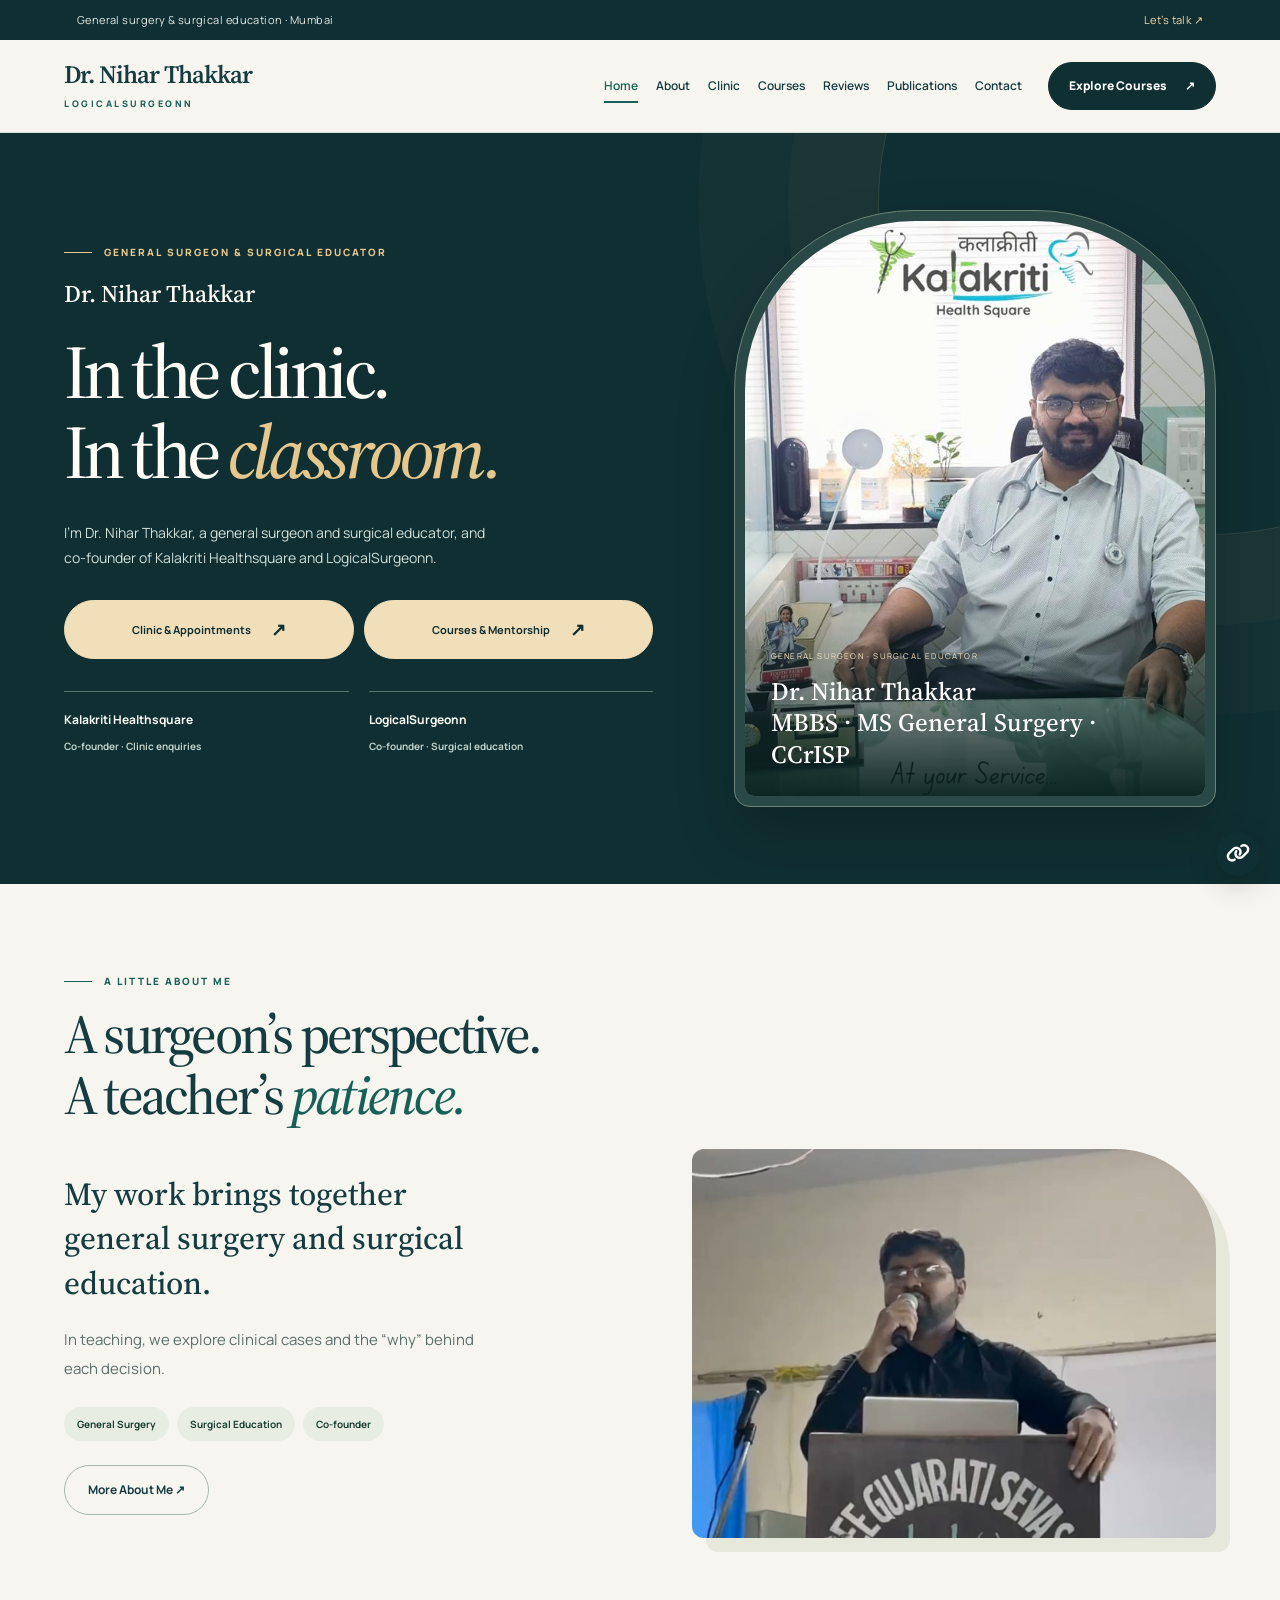
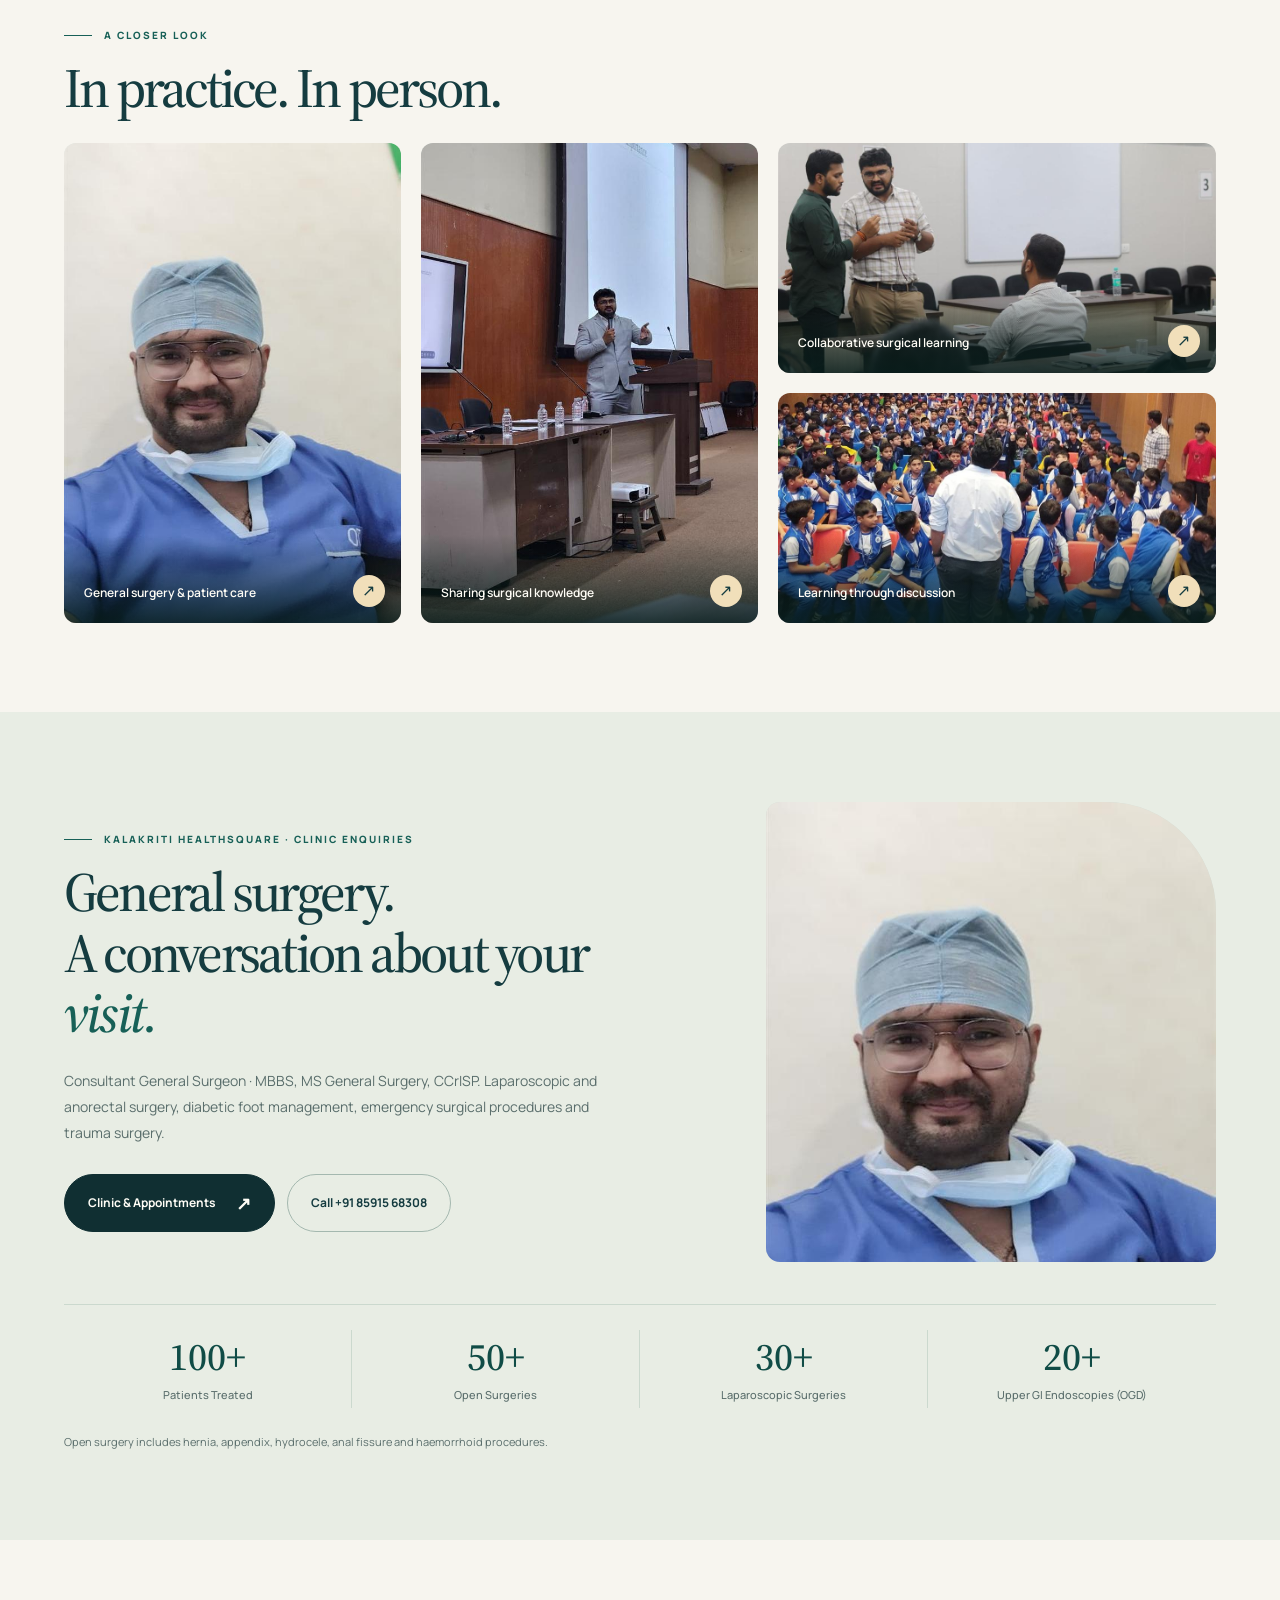
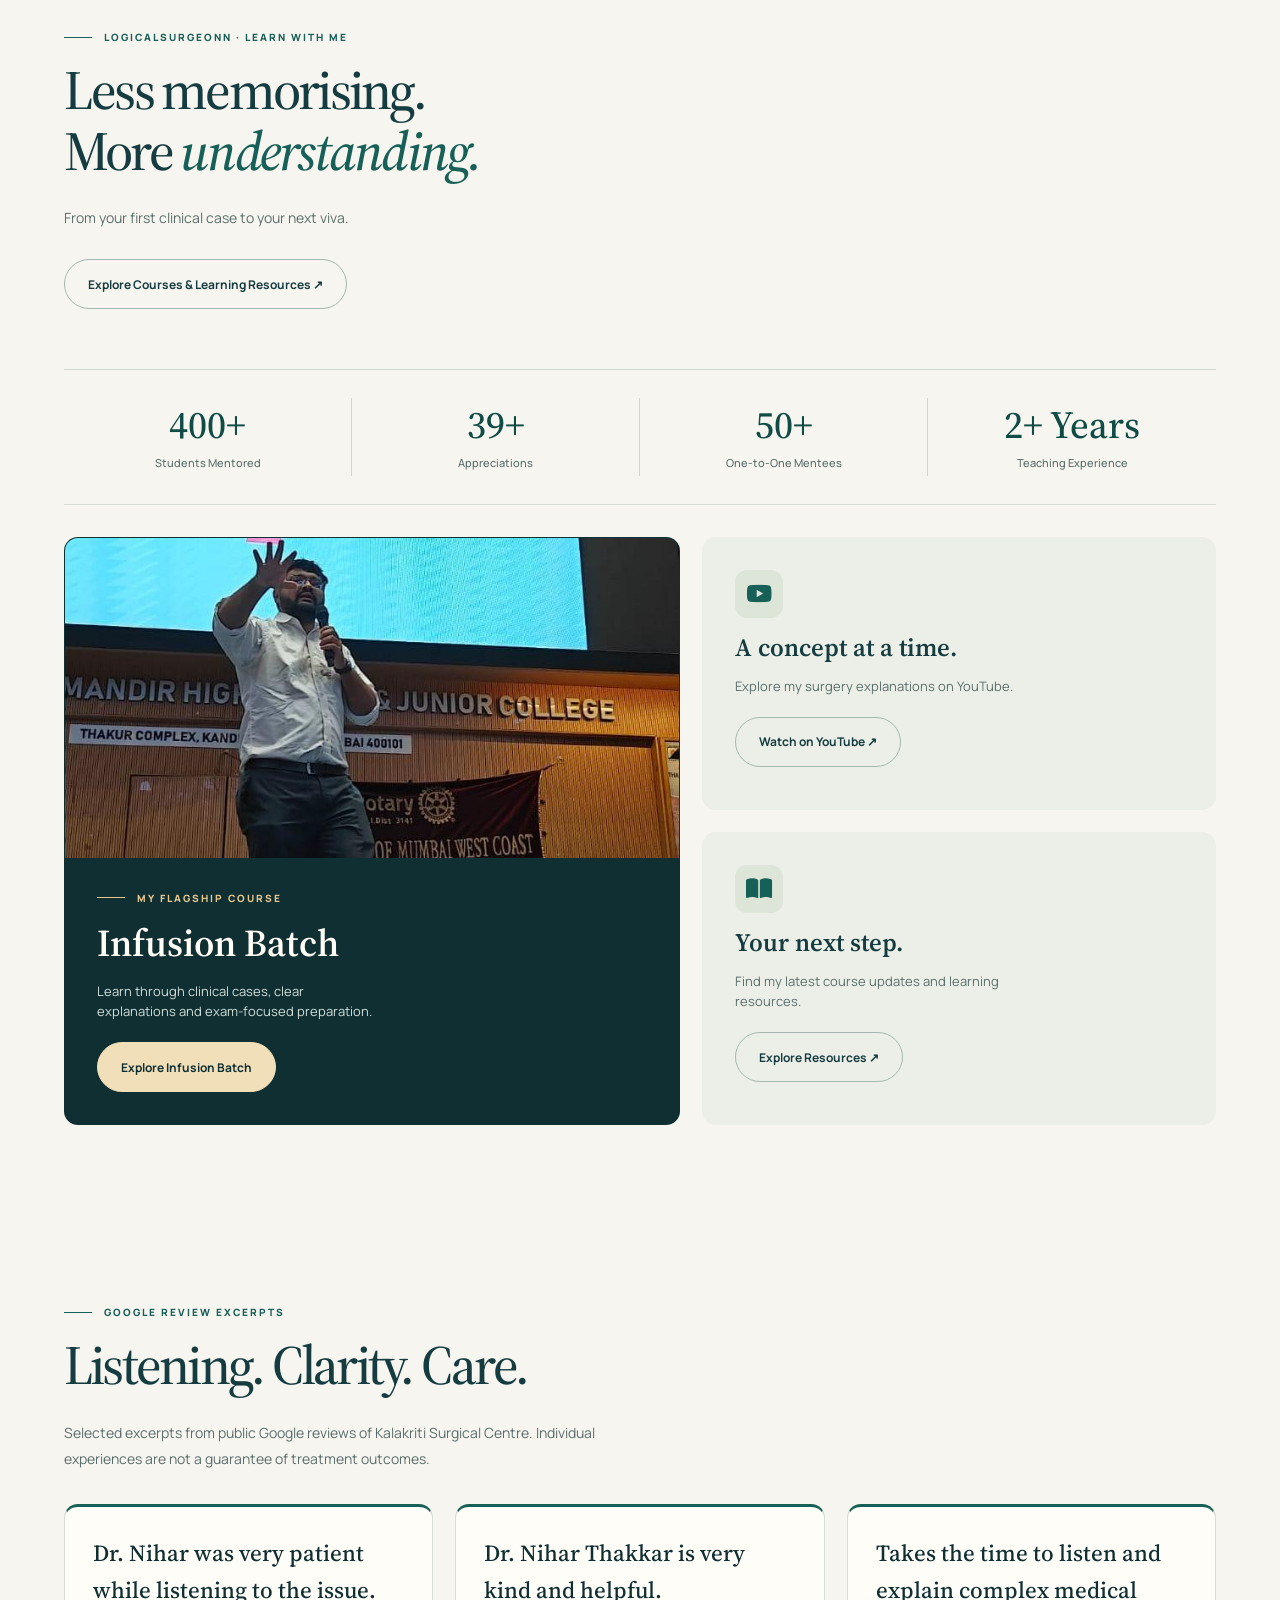
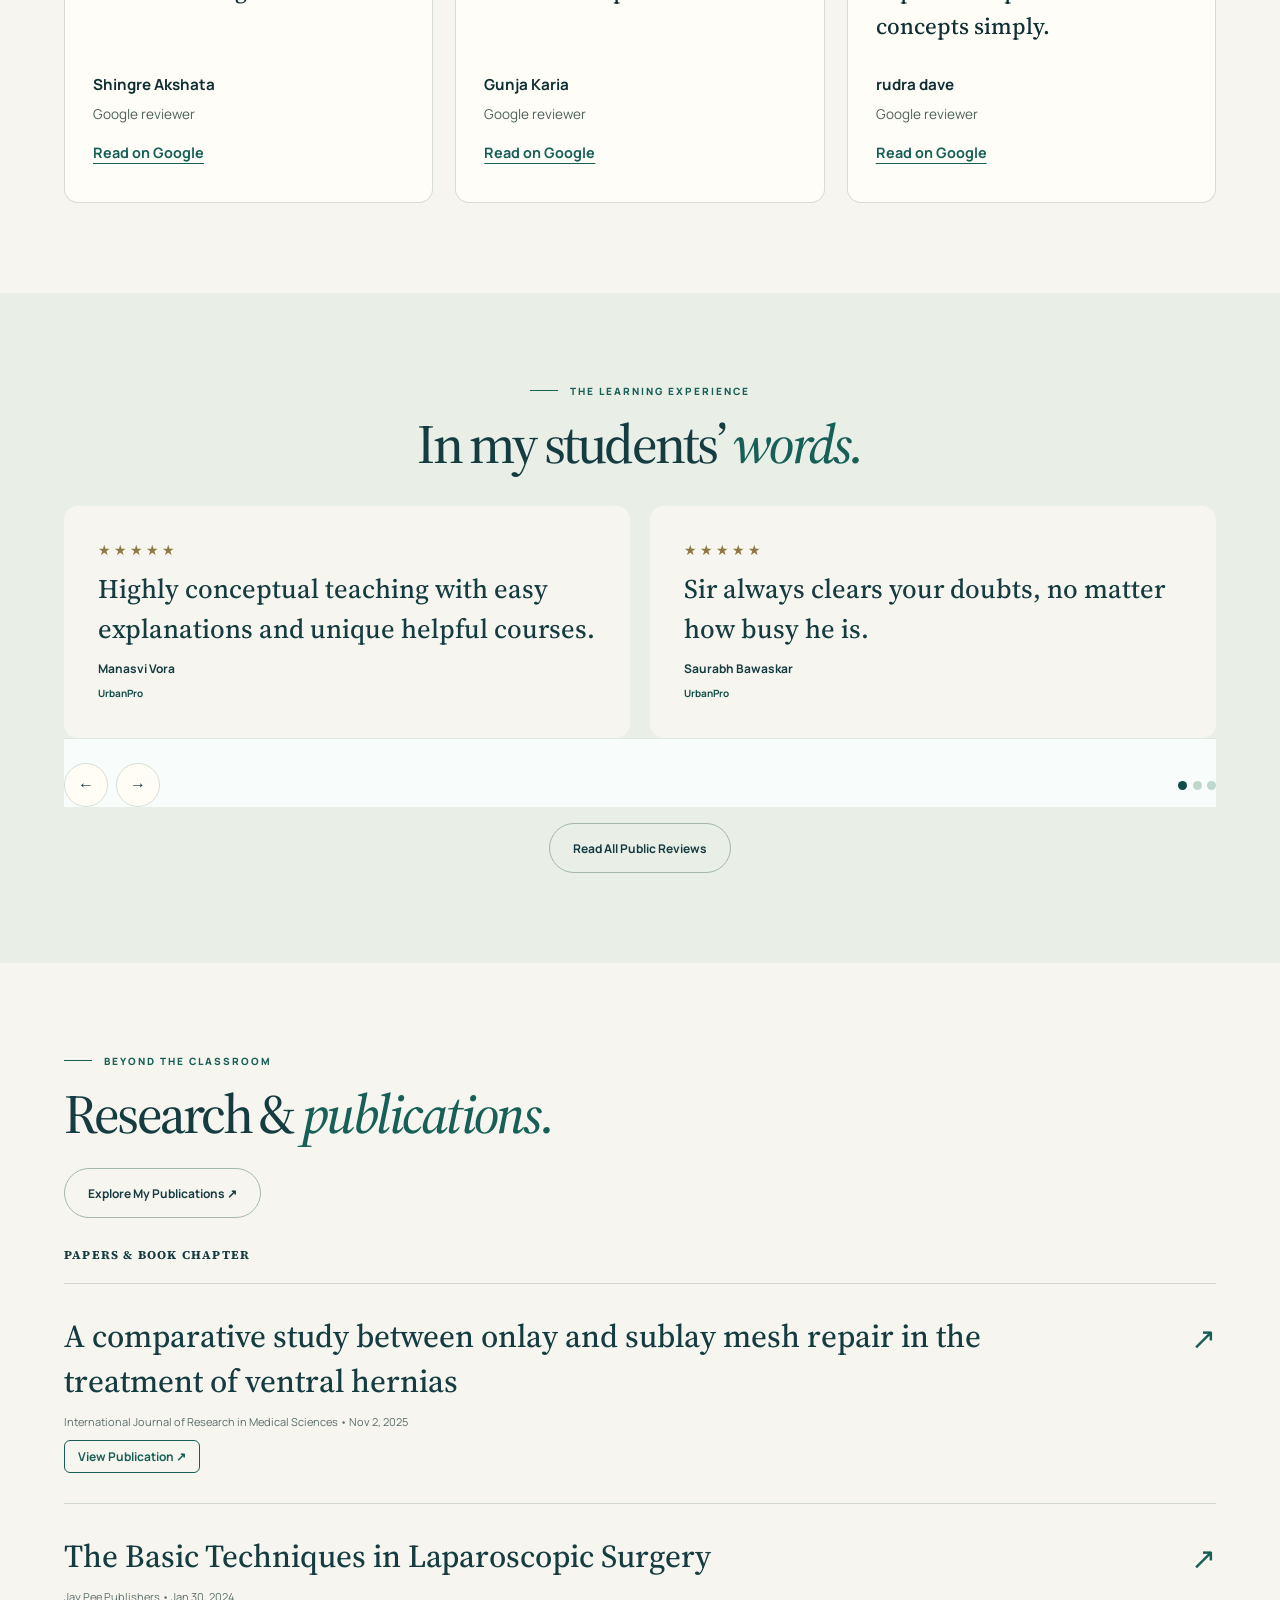
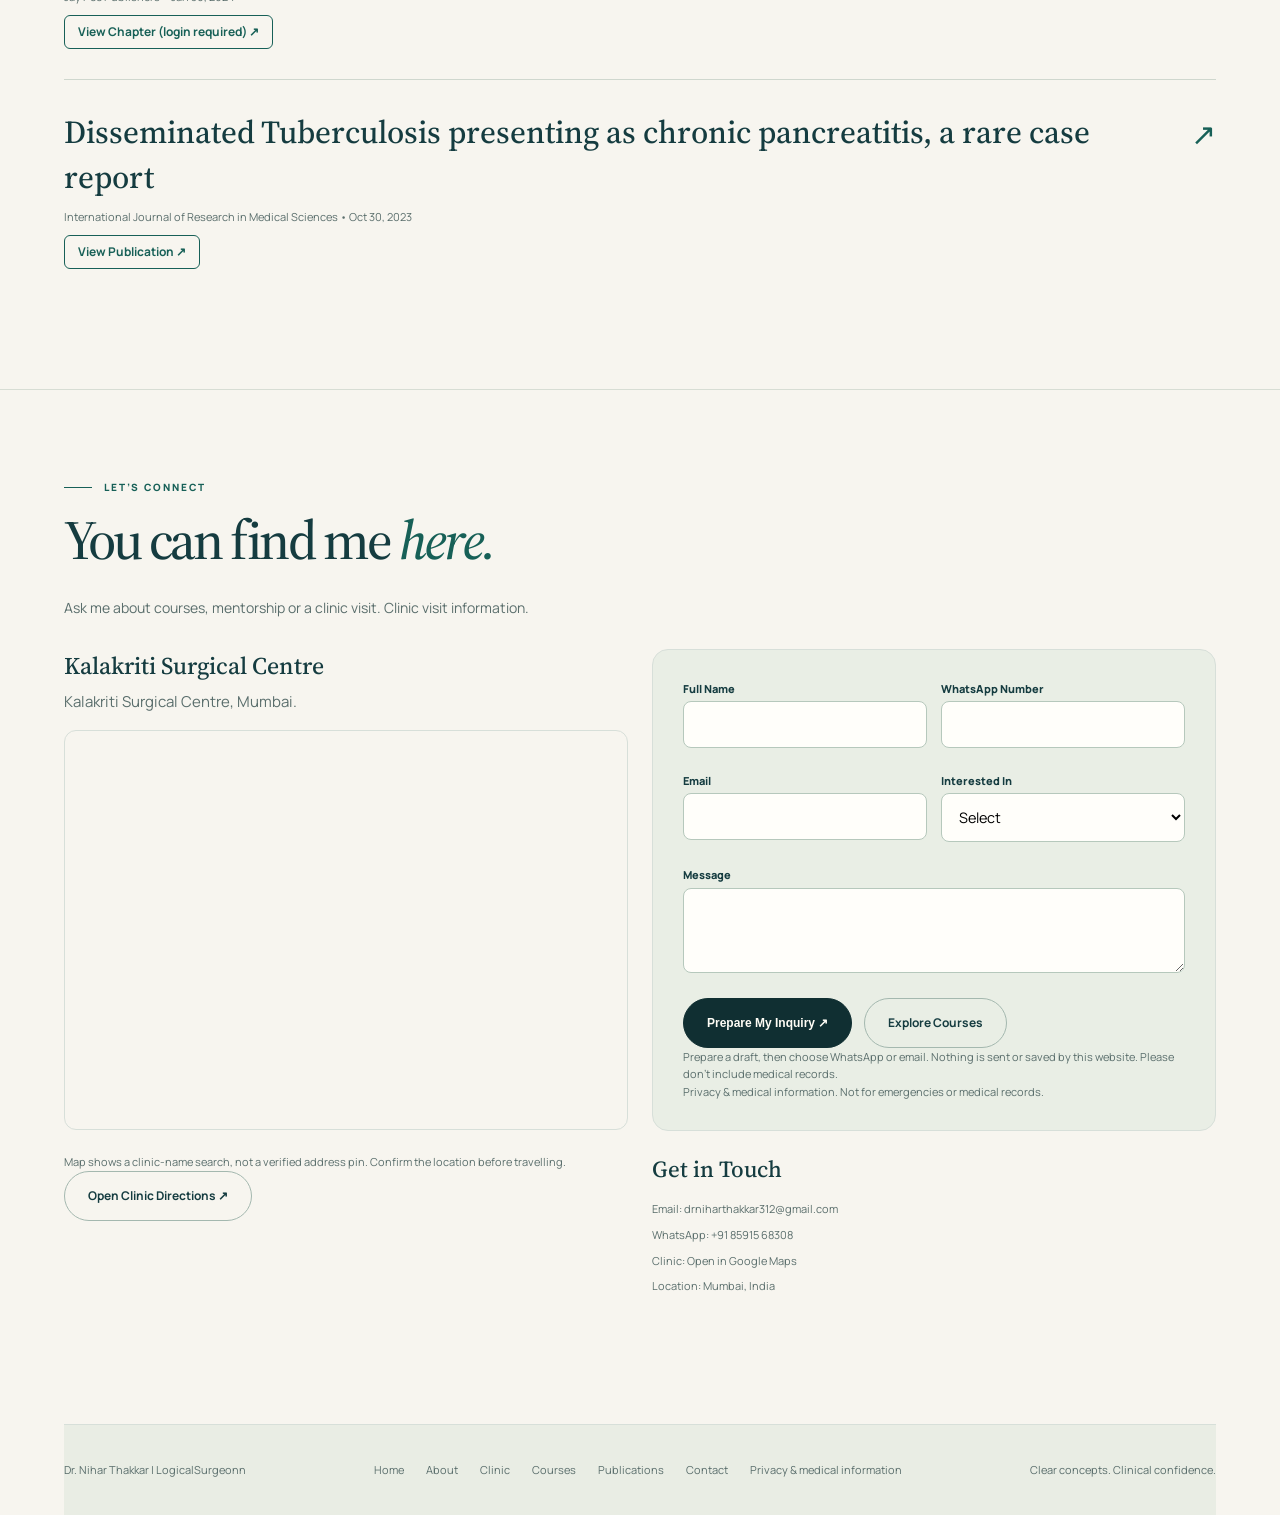
==== commit affc1ba4: "Add attributed Google review excerpts separate from student testimonials" ====
--- a/index.html
+++ b/index.html
@@ -1393,6 +1393,7 @@
     <script src="inquiry.js" defer></script>
     <script src="counters.js?v=1" defer></script>
     <link rel="stylesheet" href="experience.css?v=1">
+    <link rel="stylesheet" href="google-reviews.css?v=1">
     <link rel="stylesheet" href="visual-system.css?v=1">
     <script src="experience.js?v=1" defer></script>
 </head>
@@ -1603,6 +1604,40 @@
             </div>
         </section>
 
+        <section class="section" id="google-reviews" aria-labelledby="google-reviews-title">
+            <div class="container">
+                <p class="eyebrow">Google review excerpts</p>
+                <h2 class="section-title" id="google-reviews-title">Listening. Clarity. Care.</h2>
+                <p class="section-subtitle">Selected excerpts from public Google reviews of Kalakriti Surgical Centre. Individual experiences are not a guarantee of treatment outcomes.</p>
+                <div class="google-reviews-grid">
+                    <figure class="google-review-card">
+                        <blockquote><p>Dr. Nihar was very patient while listening to the issue.</p></blockquote>
+                        <figcaption>
+                            <strong>Shingre Akshata</strong>
+                            <span>Google reviewer</span>
+                            <a href="https://www.google.com/search?kgmid=/g/11yqk73vdz&amp;hl=en-IN&amp;q=Kalakriti+Surgical+Centre+Dr.+Nihar+Thakkar#lrd=0x3be7b74fc33d230f:0x4a5c242502f9193d,1,,,,">Read on Google</a>
+                        </figcaption>
+                    </figure>
+                    <figure class="google-review-card">
+                        <blockquote><p>Dr. Nihar Thakkar is very kind and helpful.</p></blockquote>
+                        <figcaption>
+                            <strong>Gunja Karia</strong>
+                            <span>Google reviewer</span>
+                            <a href="https://www.google.com/search?kgmid=/g/11yqk73vdz&amp;hl=en-IN&amp;q=Kalakriti+Surgical+Centre+Dr.+Nihar+Thakkar#lrd=0x3be7b74fc33d230f:0x4a5c242502f9193d,1,,,,">Read on Google</a>
+                        </figcaption>
+                    </figure>
+                    <figure class="google-review-card">
+                        <blockquote><p>Takes the time to listen and explain complex medical concepts simply.</p></blockquote>
+                        <figcaption>
+                            <strong>rudra dave</strong>
+                            <span>Google reviewer</span>
+                            <a href="https://www.google.com/search?kgmid=/g/11yqk73vdz&amp;hl=en-IN&amp;q=Kalakriti+Surgical+Centre+Dr.+Nihar+Thakkar#lrd=0x3be7b74fc33d230f:0x4a5c242502f9193d,1,,,,">Read on Google</a>
+                        </figcaption>
+                    </figure>
+                </div>
+            </div>
+        </section>
+
         <section class="section" id="testimonials">
             <div class="container">
                 <p class="eyebrow">The learning experience</p>
--- a/google-reviews.css
+++ b/google-reviews.css
@@ -0,0 +1,43 @@
+/* Static, attributed excerpts; independent of the student carousel. */
+#google-reviews { background: var(--editorial-paper, #f7f5ef); }
+.google-reviews-grid {
+    display: grid;
+    grid-template-columns: repeat(3, minmax(0, 1fr));
+    gap: 22px;
+    margin-top: 32px;
+}
+.google-review-card {
+    display: flex;
+    flex-direction: column;
+    gap: 28px;
+    margin: 0;
+    padding: 28px;
+    border: 1px solid var(--editorial-border, #d7ddd4);
+    border-top: 3px solid #176057;
+    border-radius: 14px;
+    background: #fffdf8;
+    color: #102f32;
+    overflow-wrap: anywhere;
+}
+.google-review-card blockquote { margin: 0; }
+.google-review-card blockquote p {
+    font: 500 clamp(1.2rem, 1.8vw, 1.5rem)/1.6 "Source Serif 4", Georgia, serif;
+}
+.google-review-card figcaption { display: grid; gap: 6px; margin-top: auto; }
+.google-review-card figcaption strong { font-size: 0.95rem; }
+.google-review-card figcaption span { font-size: 0.85rem; color: #4f615b; }
+.google-review-card a {
+    justify-self: start;
+    padding-block: 10px;
+    color: #176057;
+    font-size: 0.9rem;
+    font-weight: 700;
+    text-decoration: underline;
+    text-underline-offset: 5px;
+}
+.google-review-card a:hover { text-decoration-thickness: 2px; }
+.google-review-card a:focus-visible { outline: 3px solid #176057; outline-offset: 4px; }
+@media (max-width: 700px) {
+    .google-reviews-grid { grid-template-columns: 1fr; }
+    .google-review-card { padding: 24px; }
+}
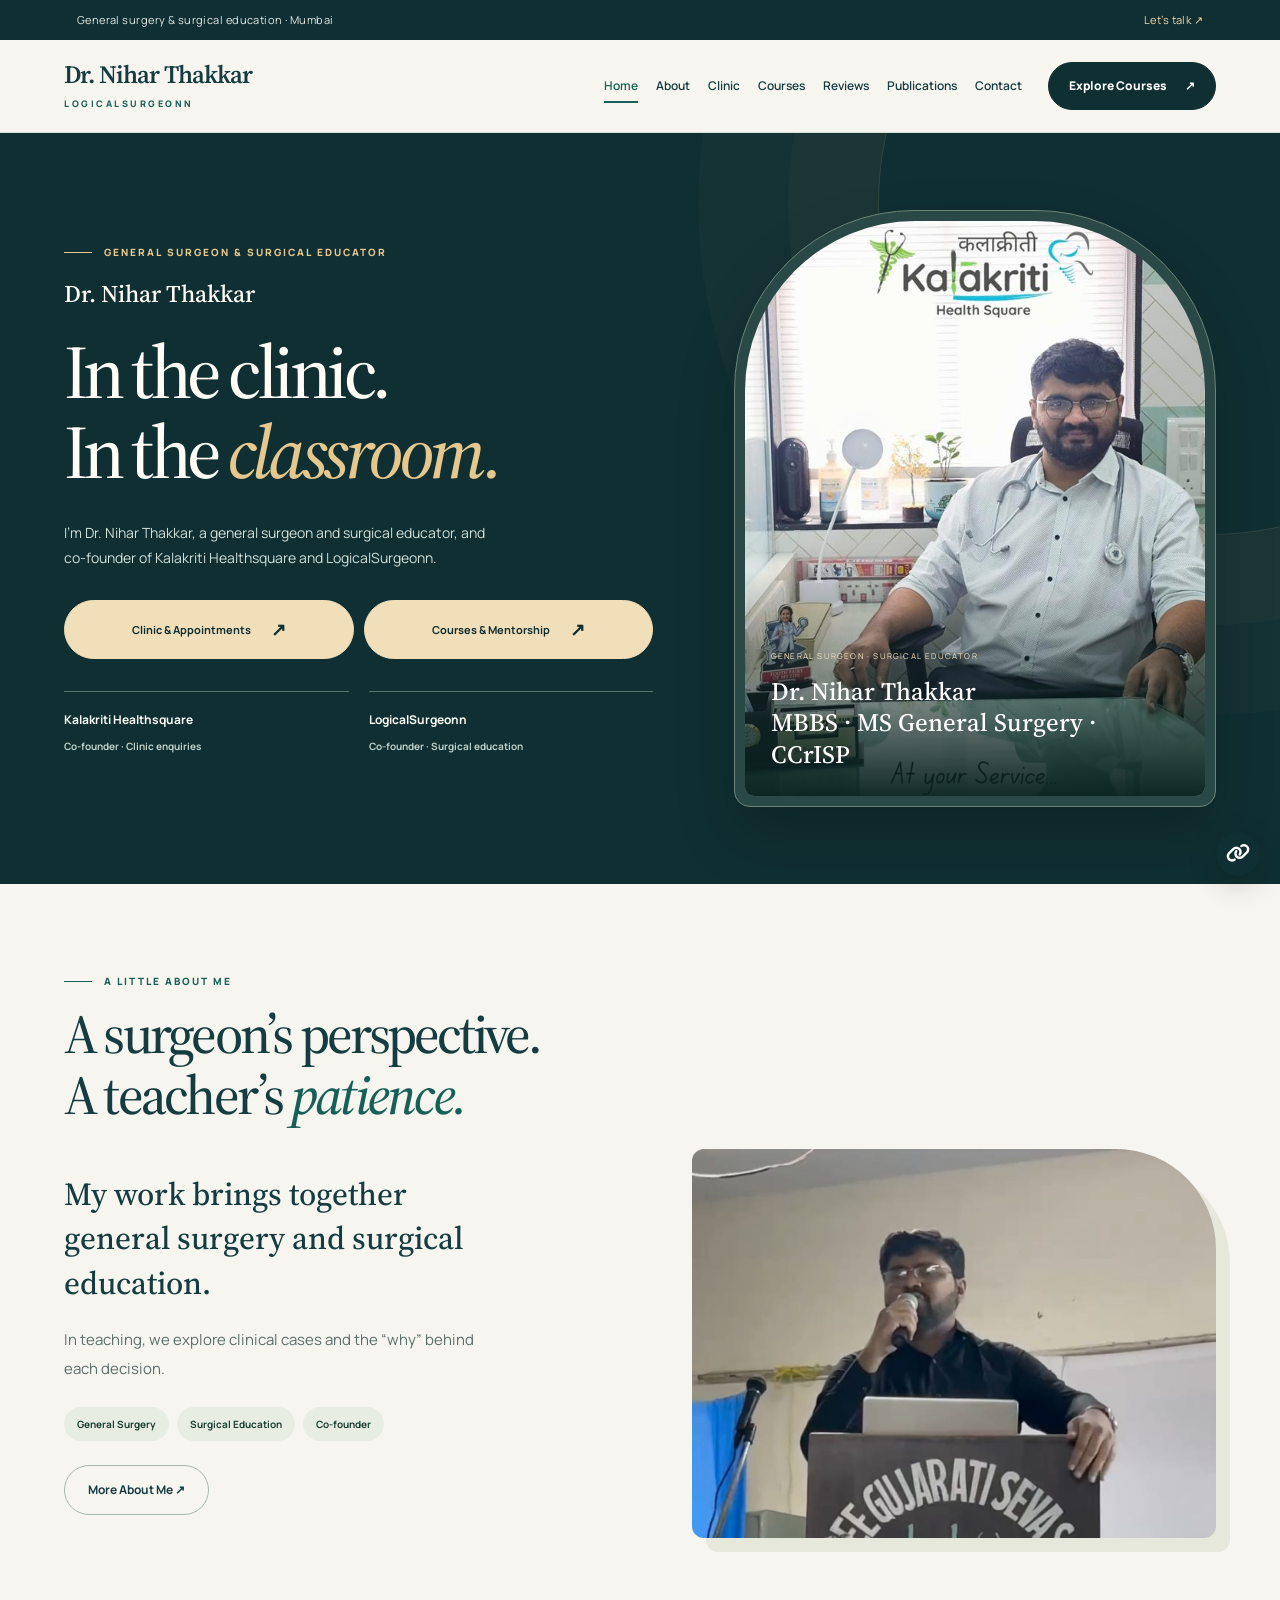
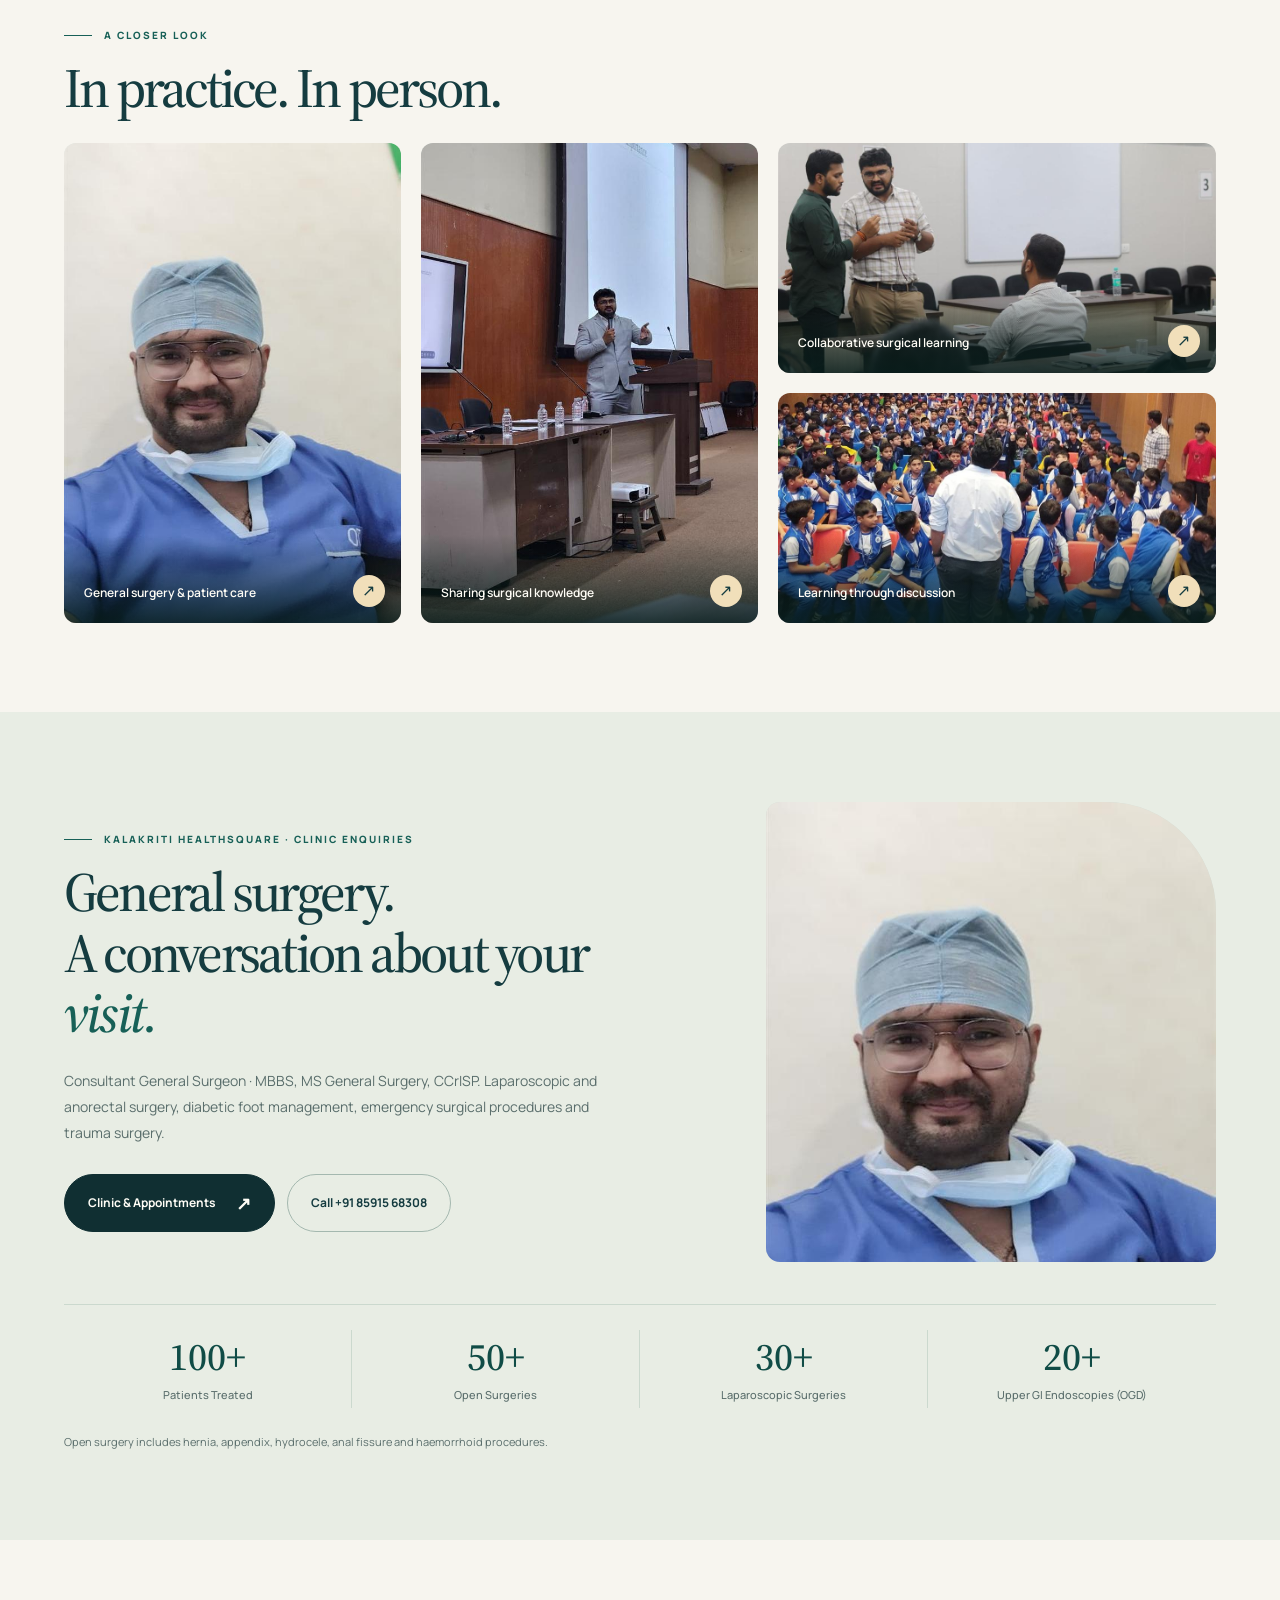
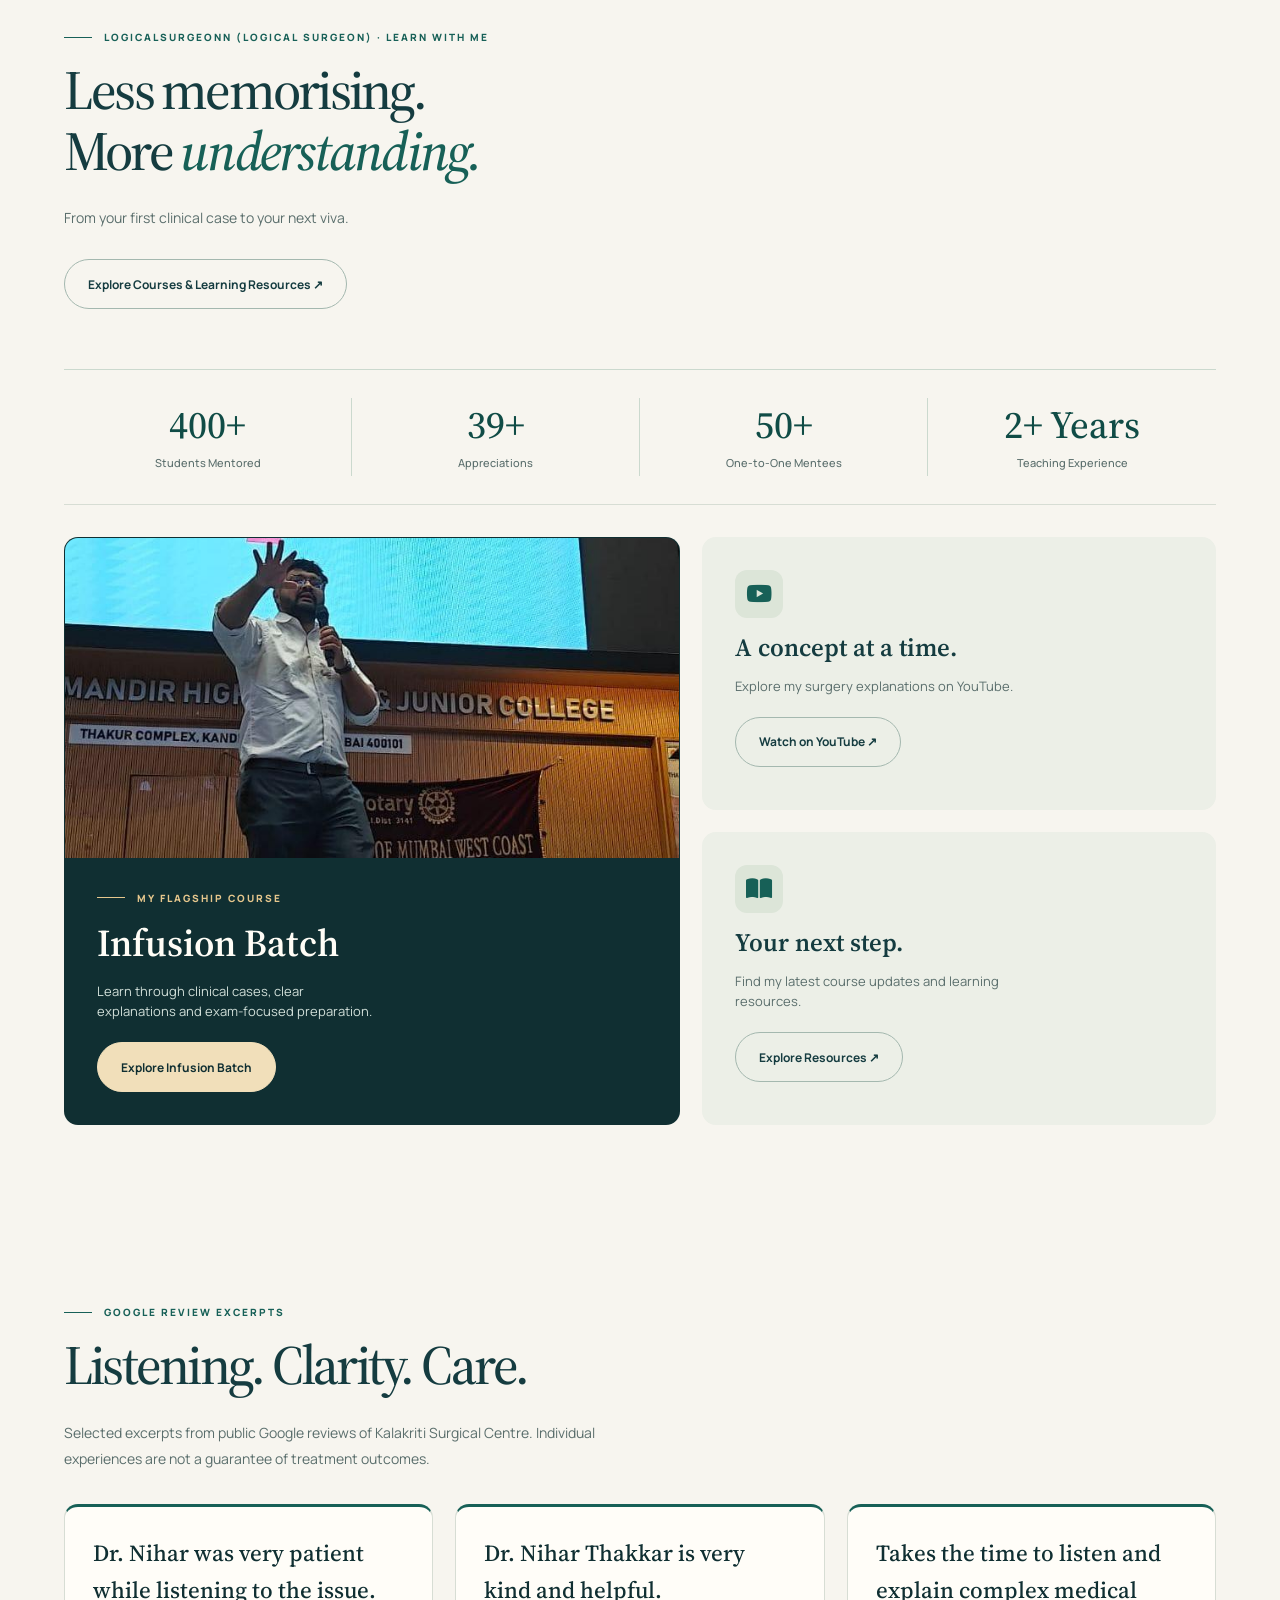
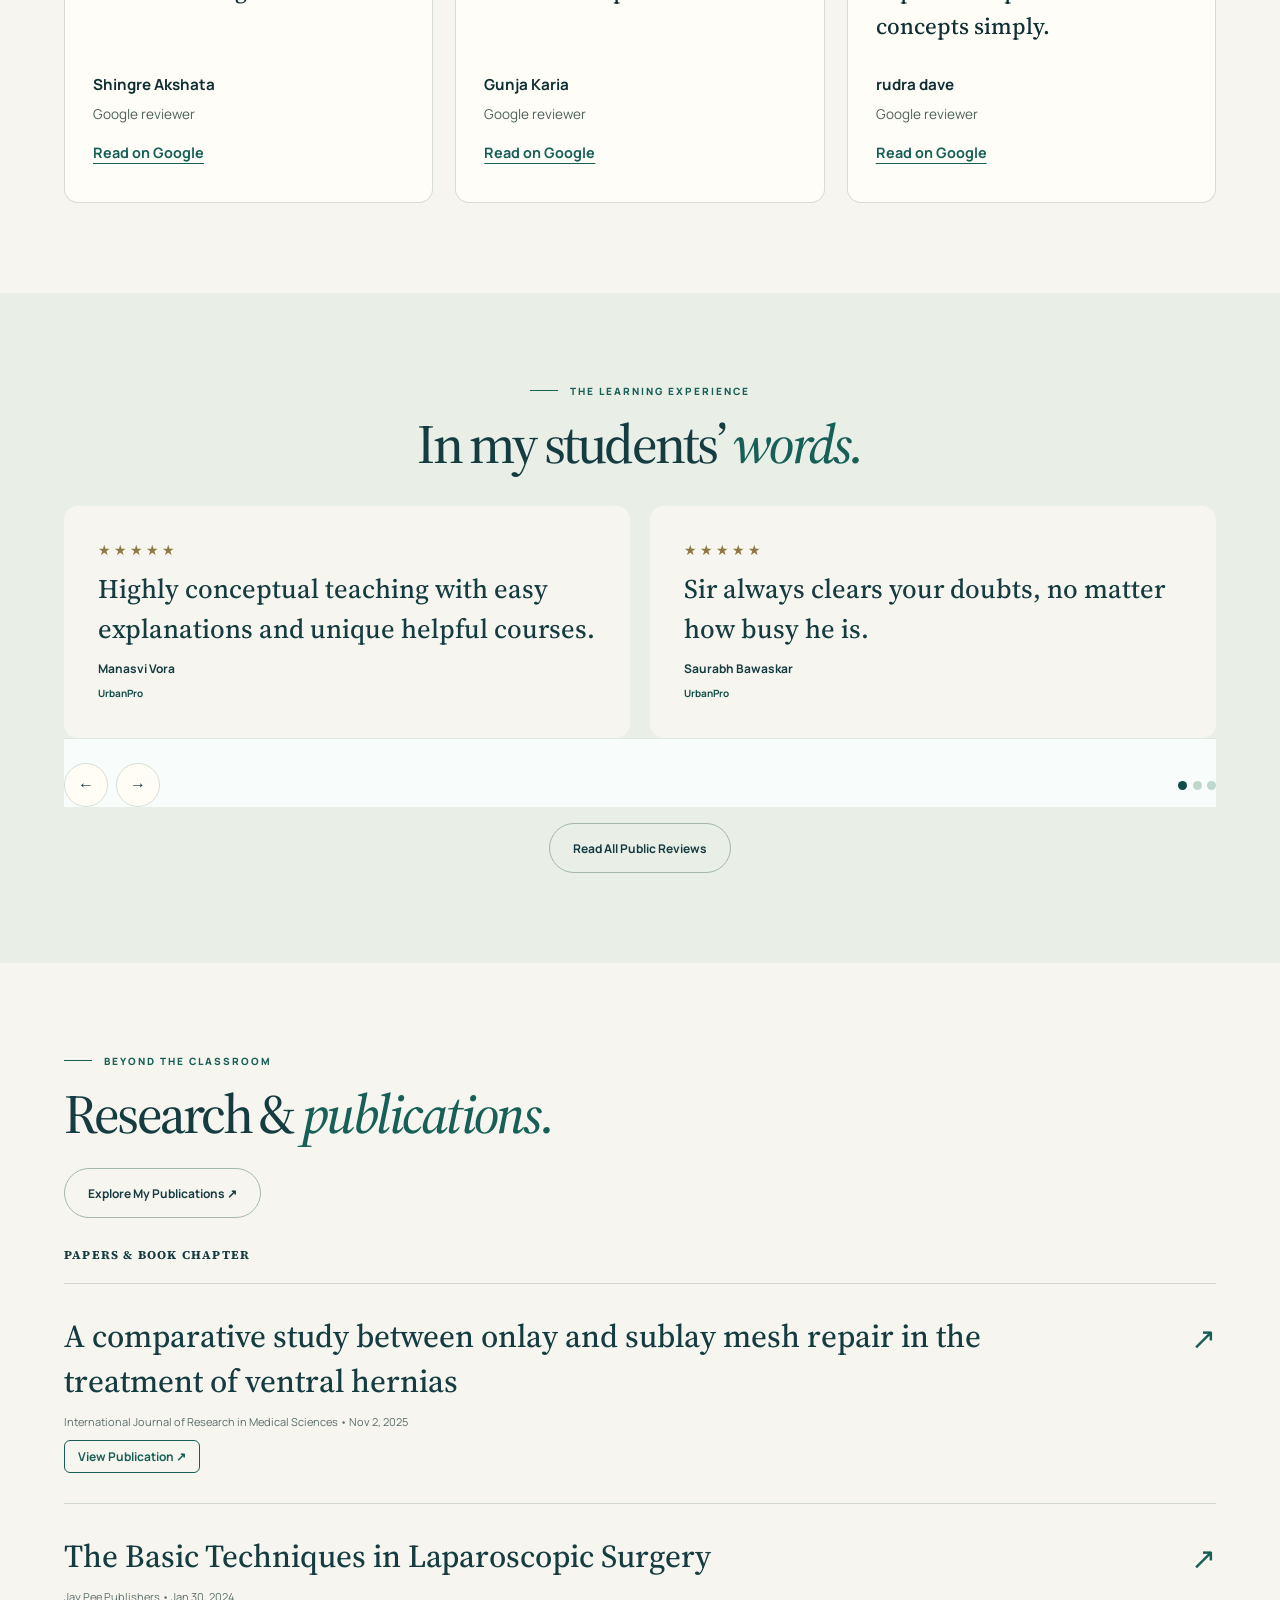
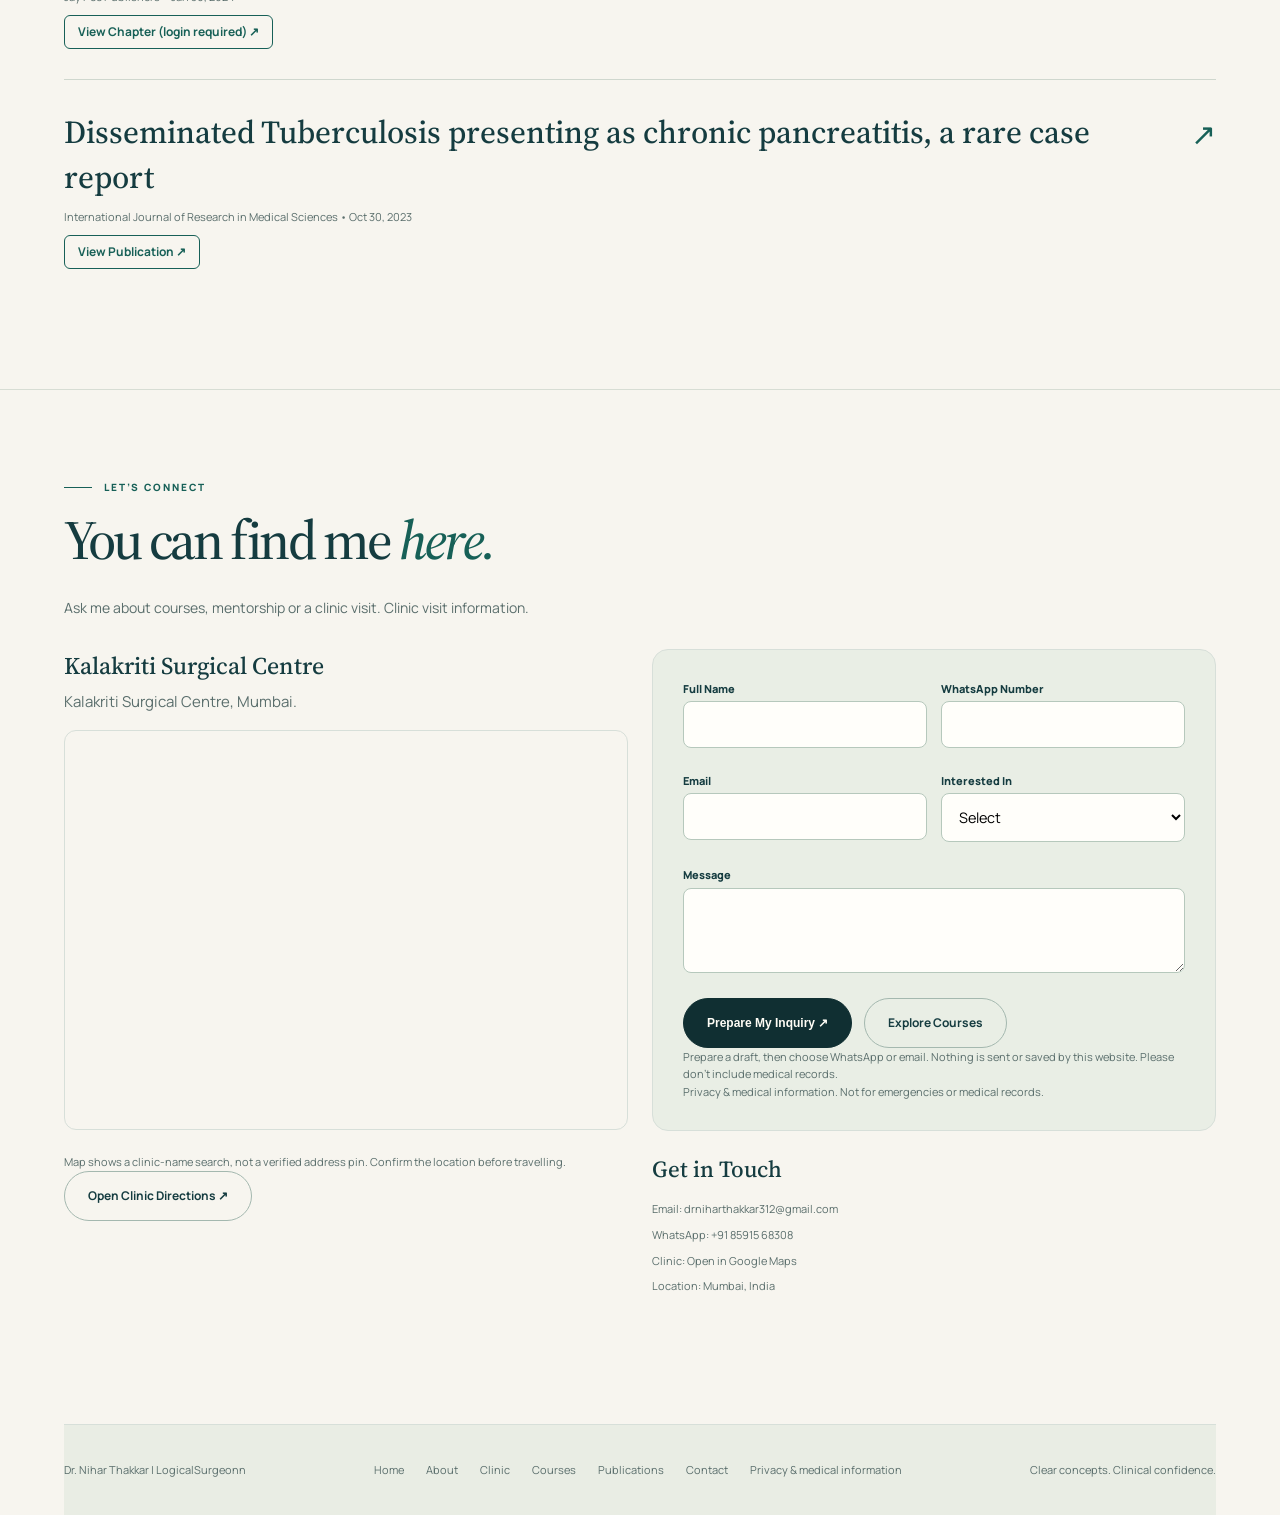
==== commit 4f59ca15: "Improve profile search identity and brand metadata Co-authored-by: Copilot <223556219+Copilot@users." ====
--- a/index.html
+++ b/index.html
@@ -3,40 +3,63 @@
 <head>
     <meta charset="UTF-8">
     <meta name="viewport" content="width=device-width, initial-scale=1.0">
-    <title>Dr. Nihar Thakkar | General Surgeon &amp; Surgery Educator</title>
+    <title>Dr. Nihar Thakkar | Logical Surgeon | Surgeon &amp; Educator</title>
     <meta name="description" content="Meet Dr. Nihar Thakkar, general surgeon and surgical educator, co-founder of Kalakriti Healthsquare and LogicalSurgeonn. Explore clinic enquiries and learning resources.">
-    <link rel="canonical" href="https://jahnvi480.github.io/logicalsurgeon/">
+    <link rel="canonical" href="https://profile.logicalsurgeon.com/">
     <link rel="icon" href="favicon.svg" type="image/svg+xml">
     <meta property="og:type" content="website">
     <meta property="og:locale" content="en_IN">
     <meta property="og:site_name" content="Dr. Nihar Thakkar | LogicalSurgeonn">
-    <meta property="og:title" content="Dr. Nihar Thakkar | General Surgeon &amp; Surgery Educator">
+    <meta property="og:title" content="Dr. Nihar Thakkar | Logical Surgeon | Surgeon &amp; Educator">
     <meta property="og:description" content="In the clinic. In the classroom. Meet Dr. Nihar Thakkar, general surgeon and surgical educator, co-founder of Kalakriti Healthsquare and LogicalSurgeonn.">
-    <meta property="og:url" content="https://jahnvi480.github.io/logicalsurgeon/">
-    <meta property="og:image" content="https://jahnvi480.github.io/logicalsurgeon/social-preview.jpg">
+    <meta property="og:url" content="https://profile.logicalsurgeon.com/">
+    <meta property="og:image" content="https://profile.logicalsurgeon.com/social-preview.jpg">
     <meta property="og:image:width" content="1200">
     <meta property="og:image:height" content="630">
     <meta property="og:image:alt" content="Dr Nihar | General Surgeon &amp; Surgery Educator">
     <meta name="twitter:card" content="summary_large_image">
-    <meta name="twitter:title" content="Dr. Nihar Thakkar | General Surgeon &amp; Surgery Educator">
+    <meta name="twitter:title" content="Dr. Nihar Thakkar | Logical Surgeon | Surgeon &amp; Educator">
     <meta name="twitter:description" content="Dr. Nihar Thakkar: general surgeon and surgical educator, co-founder of Kalakriti Healthsquare and LogicalSurgeonn. Clinic enquiries and learning resources.">
-    <meta name="twitter:image" content="https://jahnvi480.github.io/logicalsurgeon/social-preview.jpg">
+    <meta name="twitter:image" content="https://profile.logicalsurgeon.com/social-preview.jpg">
     <meta name="twitter:image:alt" content="Dr Nihar | General Surgeon &amp; Surgery Educator">
     <script type="application/ld+json">
     {
         "@context": "https://schema.org",
         "@type": "Person",
-        "@id": "https://jahnvi480.github.io/logicalsurgeon/#nihar-thakkar",
+        "@id": "https://profile.logicalsurgeon.com/#nihar-thakkar",
         "name": "Dr. Nihar Thakkar",
-        "url": "https://jahnvi480.github.io/logicalsurgeon/",
+        "url": "https://profile.logicalsurgeon.com/",
         "jobTitle": "General Surgeon and Surgery Educator",
         "description": "General surgeon and surgical educator, co-founder of Kalakriti Healthsquare and LogicalSurgeonn, with a focus on clinical practice and surgical education.",
-        "image": "https://jahnvi480.github.io/logicalsurgeon/dr-nihar-portrait-900.jpg",
+        "image": "https://profile.logicalsurgeon.com/dr-nihar-portrait-900.jpg",
         "sameAs": [
             "https://www.linkedin.com/in/dr-nihar-thakkar/",
             "https://www.instagram.com/logicalsurgeonn/",
             "https://www.youtube.com/@LogicalSurgeon",
             "https://teacher.urbanpro.com/dr-nihar-thakkar-195"
+        ]
+    }
+    </script>
+    <script type="application/ld+json">
+    {
+        "@context": "https://schema.org",
+        "@graph": [
+            {
+                "@type": "WebSite",
+                "@id": "https://profile.logicalsurgeon.com/#website",
+                "url": "https://profile.logicalsurgeon.com/",
+                "name": "Dr. Nihar Thakkar | LogicalSurgeonn",
+                "alternateName": "Logical Surgeon",
+                "publisher": { "@id": "https://profile.logicalsurgeon.com/#nihar-thakkar" }
+            },
+            {
+                "@type": "ProfilePage",
+                "@id": "https://profile.logicalsurgeon.com/#webpage",
+                "url": "https://profile.logicalsurgeon.com/",
+                "name": "Dr. Nihar Thakkar | Logical Surgeon | Surgeon & Educator",
+                "isPartOf": { "@id": "https://profile.logicalsurgeon.com/#website" },
+                "mainEntity": { "@id": "https://profile.logicalsurgeon.com/#nihar-thakkar" }
+            }
         ]
     }
     </script>
@@ -1554,7 +1577,7 @@
 
         <section class="section" id="courses">
             <div class="container">
-                <p class="eyebrow">LogicalSurgeonn · Learn with me</p>
+                <p class="eyebrow">LogicalSurgeonn (Logical Surgeon) · Learn with me</p>
                 <h2 class="section-title reveal">Less memorising.<br>More <em>understanding.</em></h2>
                 <p class="section-subtitle reveal">From your first clinical case to your next viva.</p>
                 <a class="btn btn-secondary page-link" href="https://learn.logicalsurgeon.com/web/lite/store/69b9b353cfc64efd62001406">Explore Courses &amp; Learning Resources ↗</a>
